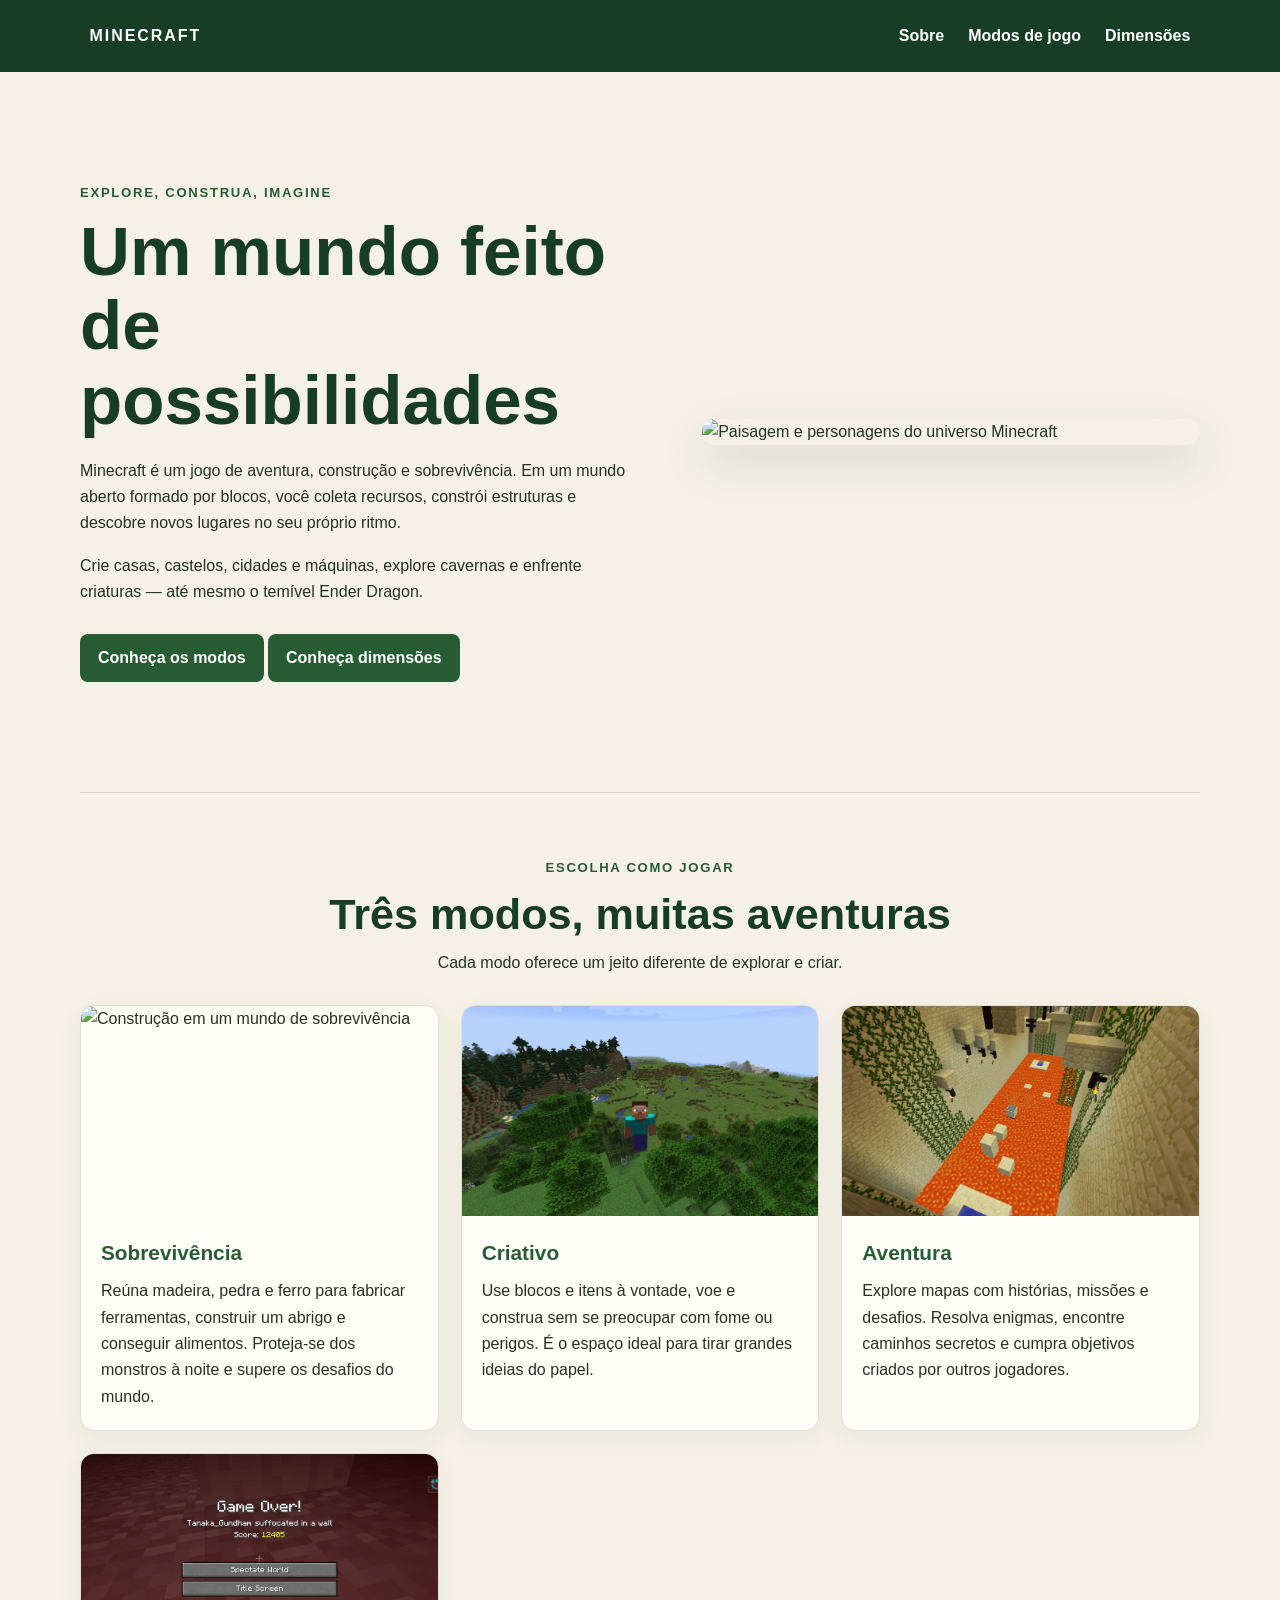
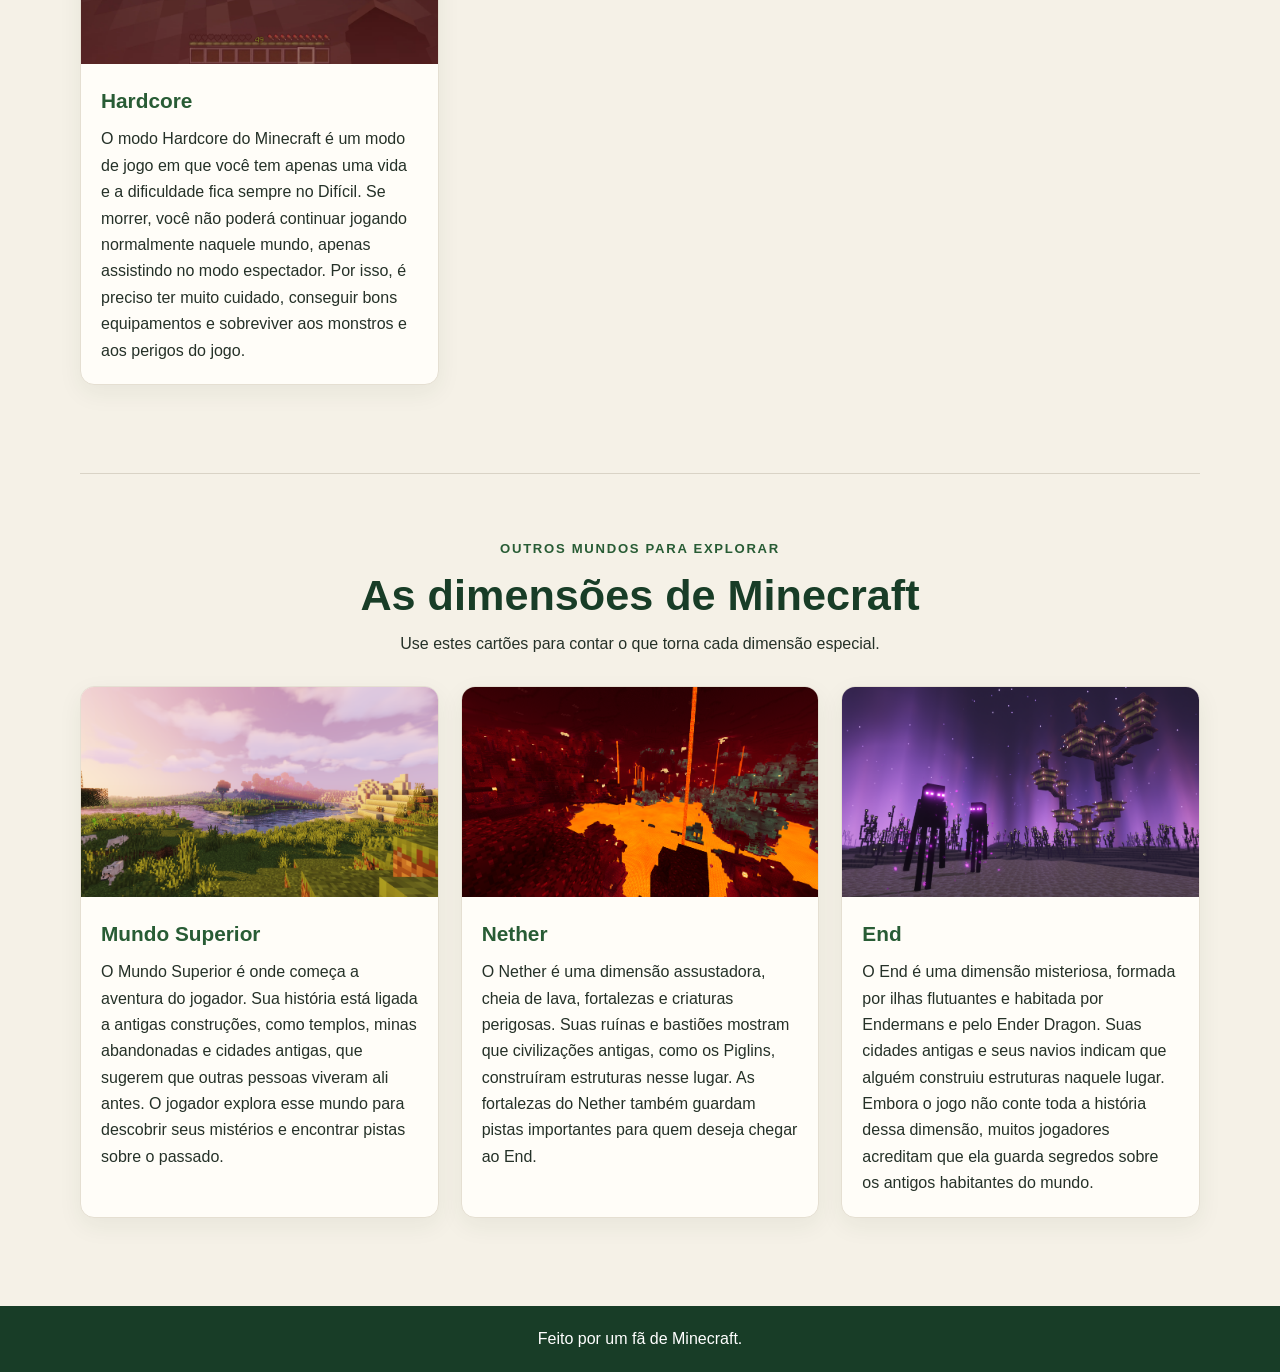
==== index.html @ f018ba86 "Add files via upload" ====
<!DOCTYPE html>
<html lang="pt-BR">
<head>
    <meta charset="UTF-8">
    <meta name="viewport" content="width=device-width, initial-scale=1.0">
    <meta name="description" content="Conheça Minecraft e seus modos de jogo: sobrevivência, criativo e aventura.">
    <title>Minecraft | Um mundo de possibilidades</title>
    <link rel="stylesheet" href="style.css">
</head>
<body>
    <header class="topo">
        <p class="marca">MINECRAFT</p>
        <nav aria-label="Navegação principal">
            <a href="#sobre">Sobre</a>
            <a href="#modos">Modos de jogo</a>
            <a href="#dimensoes">Dimensões</a>
        </nav>
    </header>

    <main>
        <section class="apresentacao" id="sobre">
            <div class="texto-apresentacao">
                <p class="sobretitulo">Explore, construa, imagine</p>
                <h1>Um mundo feito de possibilidades</h1>
                <p>Minecraft é um jogo de aventura, construção e sobrevivência. Em um mundo aberto formado por blocos, você coleta recursos, constrói estruturas e descobre novos lugares no seu próprio ritmo.</p>
                <p>Crie casas, castelos, cidades e máquinas, explore cavernas e enfrente criaturas — até mesmo o temível Ender Dragon.</p>
                <a class="botao" href="#modos">Conheça os modos</a>
                <a class="botao" href="#dimensoes">Conheça dimensões</a>
            </div>
            <img class="imagem-destaque" src="2013-08-08-minecraft-pc-10-curiosidades.jpg" alt="Paisagem e personagens do universo Minecraft">
        </section>

        <section class="modos" id="modos">
            <div class="cabecalho-secao">
                <p class="sobretitulo">Escolha como jogar</p>
                <h2>Três modos, muitas aventuras</h2>
                <p>Cada modo oferece um jeito diferente de explorar e criar.</p>
            </div>
            <div class="grade-modos">
                <article class="cartao">
                    <img src="my-survival-world-.webp" alt="Construção em um mundo de sobrevivência">
                    <div class="conteudo-cartao">
                        <h3>Sobrevivência</h3>
                        <p>Reúna madeira, pedra e ferro para fabricar ferramentas, construir um abrigo e conseguir alimentos. Proteja-se dos monstros à noite e supere os desafios do mundo.</p>
                    </div>
                </article>
                <article class="cartao">
                    <img src="Fly.webp" alt="Construção no modo criativo, com possibilidade de voar">
                    <div class="conteudo-cartao">
                        <h3>Criativo</h3>
                        <p>Use blocos e itens à vontade, voe e construa sem se preocupar com fome ou perigos. É o espaço ideal para tirar grandes ideias do papel.</p>
                    </div>
                </article>
                <article class="cartao">
                    <img src="parkour.webp" alt="Paisagem do mundo de Minecraft para explorar">
                    <div class="conteudo-cartao">
                        <h3>Aventura</h3>
                        <p>Explore mapas com histórias, missões e desafios. Resolva enigmas, encontre caminhos secretos e cumpra objetivos criados por outros jogadores.</p>
                    </div>
                </article>
                <article class="cartao">
                    <img src="image2.webp" alt="morte no modo hardcore">
                    <div class="conteudo-cartao">
                        <h3>Hardcore</h3>
                        <p>O modo Hardcore do Minecraft é um modo de jogo em que você tem apenas uma vida e a dificuldade fica sempre no Difícil. Se morrer, você não poderá continuar jogando normalmente naquele mundo, apenas assistindo no modo espectador. Por isso, é preciso ter muito cuidado, conseguir bons equipamentos e sobreviver aos monstros e aos perigos do jogo.</p>
                    </div>
                </article>
            </div>
        </section>

        <section class="dimensoes" id="dimensoes">
            <div class="cabecalho-secao">
                <p class="sobretitulo">Outros mundos para explorar</p>
                <h2>As dimensões de Minecraft</h2>
                <p>Use estes cartões para contar o que torna cada dimensão especial.</p>
            </div>
            <div class="grade-dimensoes">
                <article class="cartao cartao-dimensao">
                    <img src="overwold1.png" alt="">
                    <div class="conteudo-cartao">
                        <h3>Mundo Superior</h3>
                        <p>O Mundo Superior é onde começa a aventura do jogador. Sua história está ligada a antigas construções, como templos, minas abandonadas e cidades antigas, que sugerem que outras pessoas viveram ali antes. O jogador explora esse mundo para descobrir seus mistérios e encontrar pistas sobre o passado.</p>
                    </div>
                </article>
                <article class="cartao cartao-dimensao">
                    <img src="nether.png" alt="">
                    <div class="conteudo-cartao">
                        <h3>Nether</h3>
                        <p>O Nether é uma dimensão assustadora, cheia de lava, fortalezas e criaturas perigosas. Suas ruínas e bastiões mostram que civilizações antigas, como os Piglins, construíram estruturas nesse lugar. As fortalezas do Nether também guardam pistas importantes para quem deseja chegar ao End.</p>
                    </div>
                </article>
                <article class="cartao cartao-dimensao">
                    <img src="end.png" alt="">
                    <div class="conteudo-cartao">
                        <h3>End</h3>
                        <p>O End é uma dimensão misteriosa, formada por ilhas flutuantes e habitada por Endermans e pelo Ender Dragon. Suas cidades antigas e seus navios indicam que alguém construiu estruturas naquele lugar. Embora o jogo não conte toda a história dessa dimensão, muitos jogadores acreditam que ela guarda segredos sobre os antigos habitantes do mundo.</p>
                    </div>
                </article>
            </div>
        </section>
    </main>

    <footer><p>Feito por um fã de Minecraft.</p></footer>
</body>
</html>
---- style.css ----
﻿:root {
    color-scheme: light;
    --verde: #285c35;
    --verde-escuro: #183d27;
    --fundo: #f5f1e7;
    --texto: #253128;
    --superficie: #fffdf8;
}

* { box-sizing: border-box; }
html { scroll-behavior: smooth; }
body {
    margin: 0;
    background: var(--fundo);
    color: var(--texto);
    font-family: "Segoe UI", Arial, sans-serif;
    line-height: 1.65;
}
.topo {
    min-height: 72px;
    padding: 0 clamp(20px, 7vw, 96px);
    display: flex;
    align-items: center;
    justify-content: space-between;
    gap: 24px;
    background: var(--verde-escuro);
    color: white;
}
.marca { margin: 0; font-weight: 900; letter-spacing: .12em; }
nav { display: flex; gap: 24px; }
nav a { color: white; text-decoration: none; font-weight: 600; }
nav a:hover, nav a:focus-visible { text-decoration: underline; }
main { width: min(1120px, calc(100% - 40px)); margin: 0 auto; }
.apresentacao {
    display: grid;
    grid-template-columns: 1.05fr .95fr;
    align-items: center;
    gap: clamp(32px, 6vw, 72px);
    padding: clamp(48px, 9vw, 110px) 0;
}
.texto-apresentacao h1 { max-width: 620px; margin: 0 0 20px; color: var(--verde-escuro); font-size: clamp(2.4rem, 5.4vw, 4.4rem); line-height: 1.08; }
.texto-apresentacao > p:not(.sobretitulo) { max-width: 600px; }
.sobretitulo { margin: 0 0 10px; color: var(--verde); font-size: .82rem; font-weight: 800; letter-spacing: .13em; text-transform: uppercase; }
.imagem-destaque { display: block; width: 100%; max-height: 420px; object-fit: cover; border-radius: 18px; box-shadow: 0 18px 45px #183d2726; }
.botao { display: inline-block; margin-top: 12px; padding: 11px 18px; border-radius: 8px; background: var(--verde); color: white; font-weight: 700; text-decoration: none; }
.botao:hover, .botao:focus-visible { background: var(--verde-escuro); }
.modos { padding: 64px 0 88px; border-top: 1px solid #d9d3c6; }
.cabecalho-secao { margin-bottom: 28px; text-align: center; }
.cabecalho-secao h2 { margin: 0; color: var(--verde-escuro); font-size: clamp(1.8rem, 4vw, 2.7rem); line-height: 1.2; }
.cabecalho-secao > p:last-child { margin: 10px 0 0; }
.grade-modos, .grade-dimensoes { display: grid; grid-template-columns: repeat(3, minmax(0, 1fr)); gap: 22px; }
.dimensoes { padding: 64px 0 88px; border-top: 1px solid #d9d3c6; }
.cartao-dimensao { min-height: 190px; border-top: 5px solid var(--verde); }
.cartao { overflow: hidden; border: 1px solid #e5dfd2; border-radius: 14px; background: var(--superficie); box-shadow: 0 8px 24px #183d2710; }
.cartao img { display: block; width: 100%; height: 210px; object-fit: cover; }
.conteudo-cartao { padding: 20px; }
.conteudo-cartao h3 { margin: 0 0 8px; color: var(--verde); font-size: 1.3rem; }
.conteudo-cartao p { margin: 0; }
footer { padding: 20px; background: var(--verde-escuro); color: white; text-align: center; }
footer p { margin: 0; }
@media (max-width: 760px) {
    .apresentacao { grid-template-columns: 1fr; }
    .imagem-destaque { max-height: 340px; }
    .grade-modos, .grade-dimensoes { grid-template-columns: 1fr; }
    .cartao img { height: 240px; }
}
@media (max-width: 440px) {
    .topo { align-items: flex-start; flex-direction: column; justify-content: center; padding-top: 14px; padding-bottom: 14px; }
    nav { gap: 18px; }
}
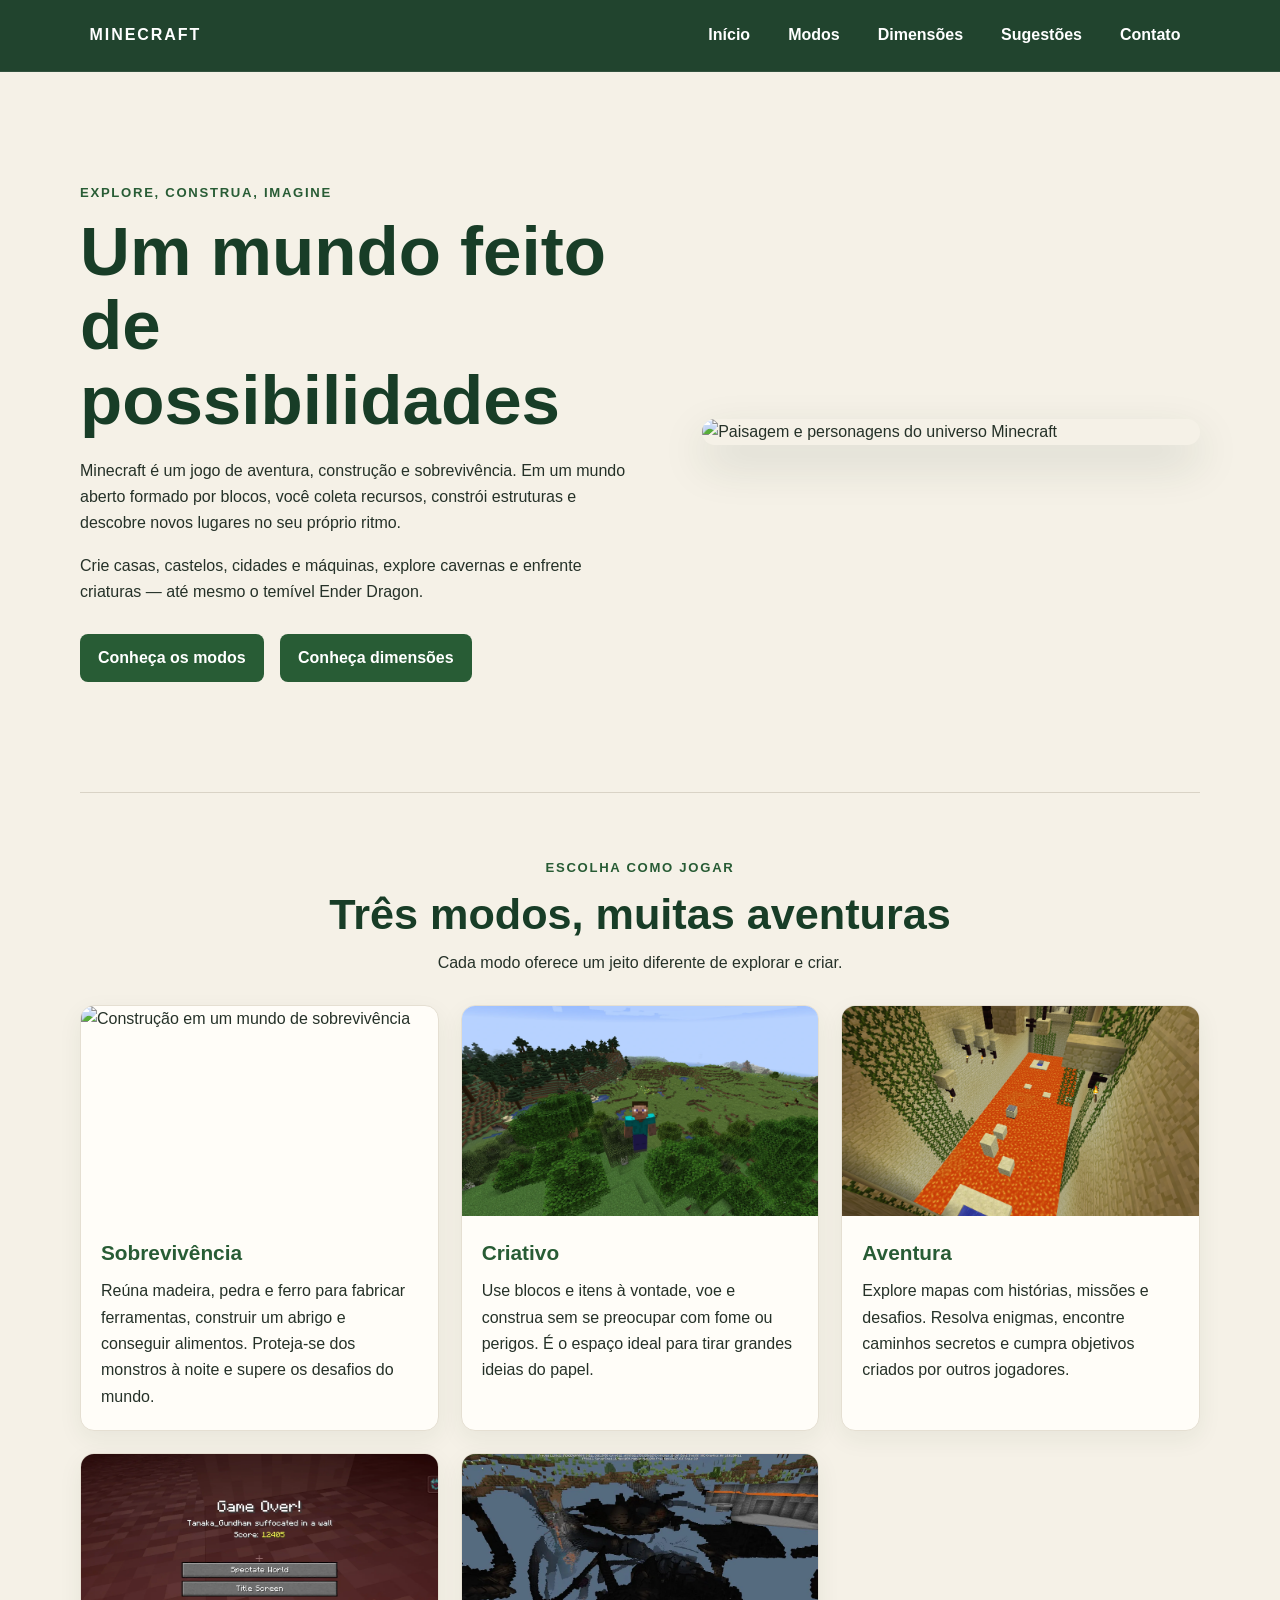
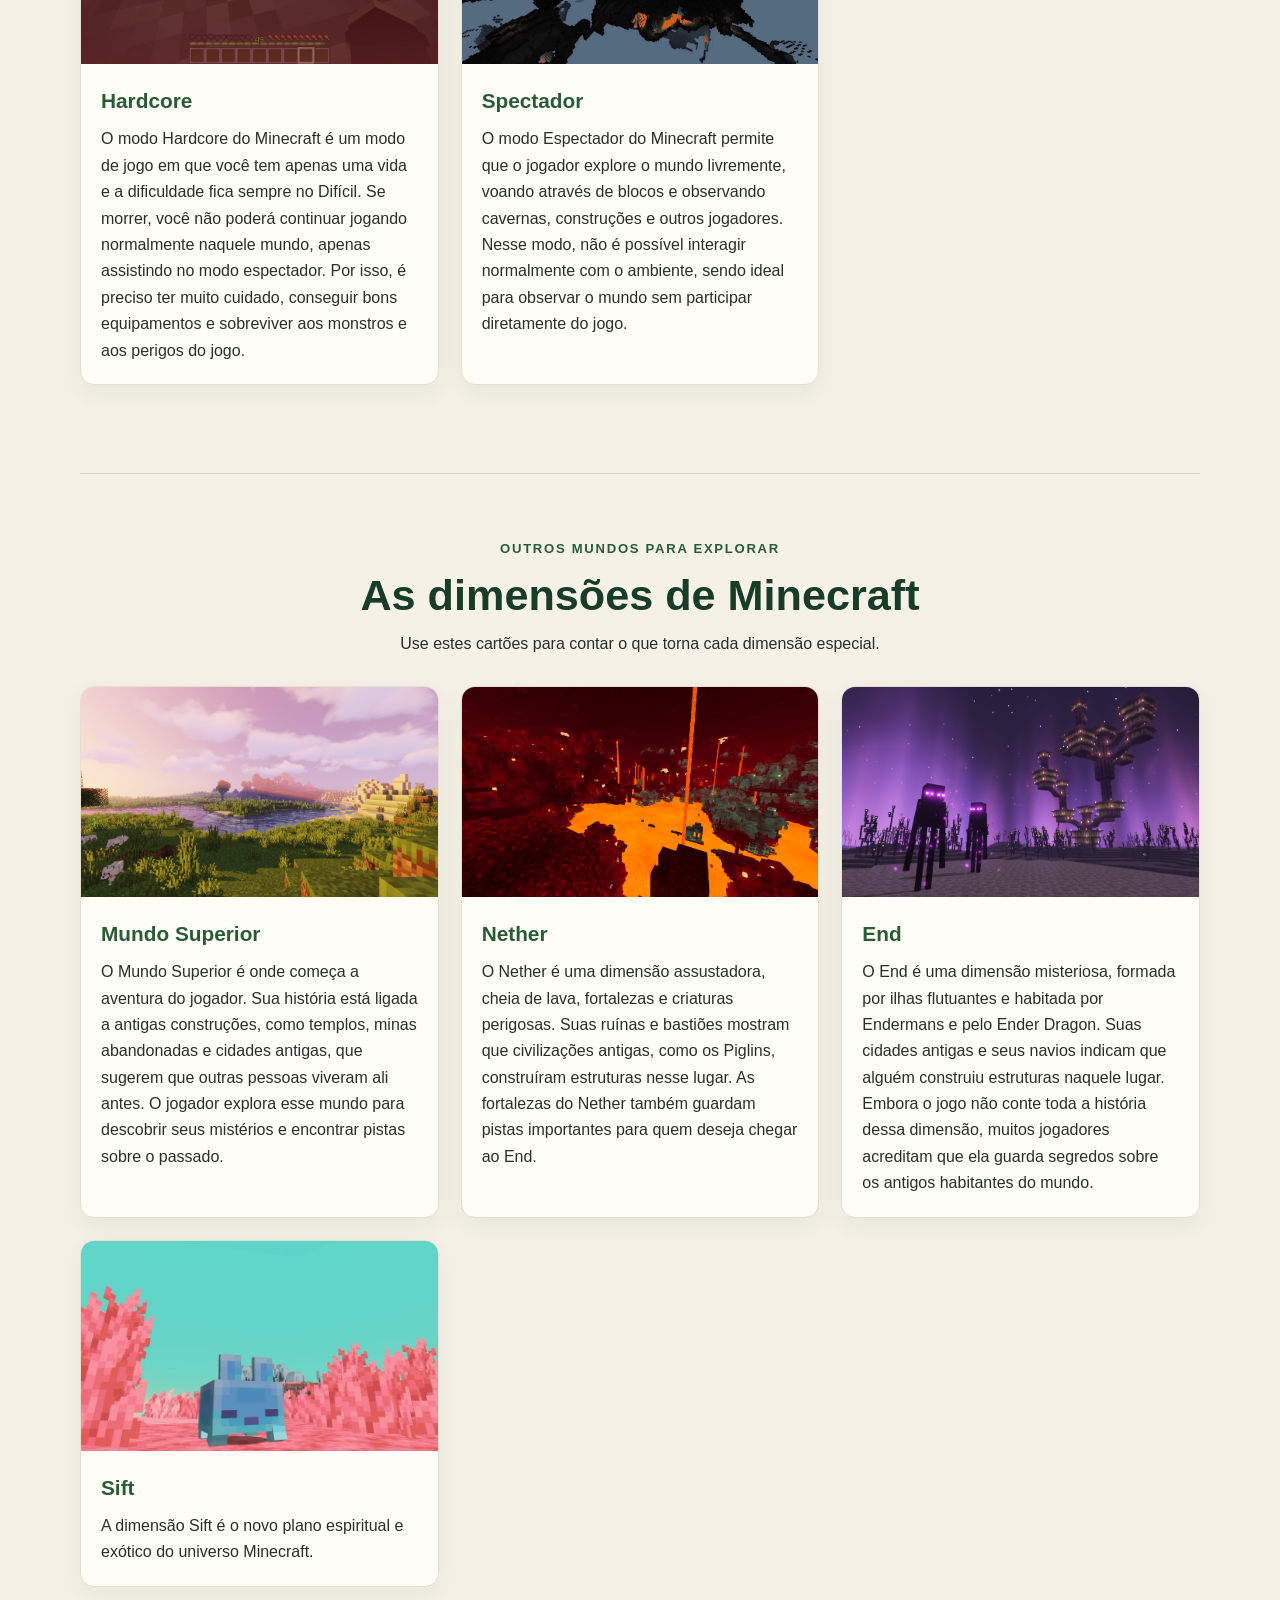
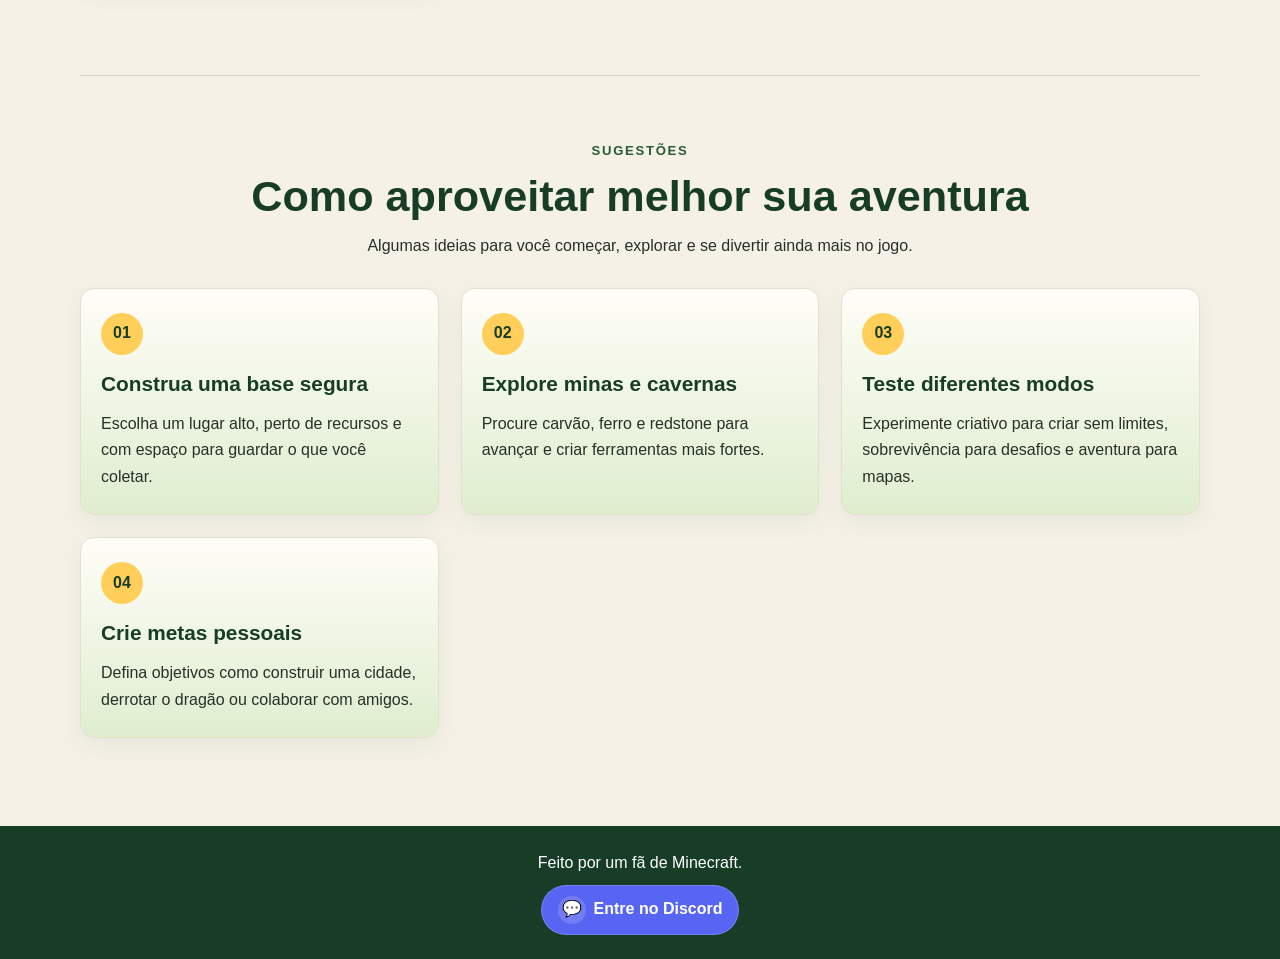
==== commit 50e5543b: "Add files via upload" ====
--- a/index.html
+++ b/index.html
@@ -1,4 +1,4 @@
-<!DOCTYPE html>
+﻿<!DOCTYPE html>
 <html lang="pt-BR">
 <head>
     <meta charset="UTF-8">
@@ -10,10 +10,12 @@
 <body>
     <header class="topo">
         <p class="marca">MINECRAFT</p>
-        <nav aria-label="Navegação principal">
-            <a href="#sobre">Sobre</a>
-            <a href="#modos">Modos de jogo</a>
+        <nav class="menu" aria-label="Navegação principal">
+            <a href="#sobre">Início</a>
+            <a href="#modos">Modos</a>
             <a href="#dimensoes">Dimensões</a>
+            <a href="#sugestoes">Sugestões</a>
+            <a href="#contato">Contato</a>
         </nav>
     </header>
 
@@ -24,7 +26,7 @@
                 <h1>Um mundo feito de possibilidades</h1>
                 <p>Minecraft é um jogo de aventura, construção e sobrevivência. Em um mundo aberto formado por blocos, você coleta recursos, constrói estruturas e descobre novos lugares no seu próprio ritmo.</p>
                 <p>Crie casas, castelos, cidades e máquinas, explore cavernas e enfrente criaturas — até mesmo o temível Ender Dragon.</p>
-                <a class="botao" href="#modos">Conheça os modos</a>
+                <a class="botao" href="#modos">Conheça os modos</a>
                 <a class="botao" href="#dimensoes">Conheça dimensões</a>
             </div>
             <img class="imagem-destaque" src="2013-08-08-minecraft-pc-10-curiosidades.jpg" alt="Paisagem e personagens do universo Minecraft">
@@ -65,6 +67,13 @@
                         <p>O modo Hardcore do Minecraft é um modo de jogo em que você tem apenas uma vida e a dificuldade fica sempre no Difícil. Se morrer, você não poderá continuar jogando normalmente naquele mundo, apenas assistindo no modo espectador. Por isso, é preciso ter muito cuidado, conseguir bons equipamentos e sobreviver aos monstros e aos perigos do jogo.</p>
                     </div>
                 </article>
+                <article class="cartao"> 
+                    <img src="spec.webp" alt="">
+                    <div class="conteudo-cartao">
+                        <h3>Spectador</h3>
+                        <p>O modo Espectador do Minecraft permite que o jogador explore o mundo livremente, voando através de blocos e observando cavernas, construções e outros jogadores. Nesse modo, não é possível interagir normalmente com o ambiente, sendo ideal para observar o mundo sem participar diretamente do jogo.</p>
+                    </div>
+                </article>
             </div>
         </section>
 
@@ -96,11 +105,56 @@
                         <p>O End é uma dimensão misteriosa, formada por ilhas flutuantes e habitada por Endermans e pelo Ender Dragon. Suas cidades antigas e seus navios indicam que alguém construiu estruturas naquele lugar. Embora o jogo não conte toda a história dessa dimensão, muitos jogadores acreditam que ela guarda segredos sobre os antigos habitantes do mundo.</p>
                     </div>
                 </article>
+                <article class="cartao cartao-dimensao">
+                    <img src="sift.webp" alt="">
+                    <div class="conteudo-cartao">
+                        <h3>Sift</h3>
+                        <p>A dimensão Sift é o novo plano espiritual e exótico do universo Minecraft.</p>
+                    </div>
+                </article>
+            </div>
+        </section>
+
+        <section class="sugestoes" id="sugestoes">
+            <div class="cabecalho-secao">
+                <p class="sobretitulo">Sugestões</p>
+                <h2>Como aproveitar melhor sua aventura</h2>
+                <p>Algumas ideias para você começar, explorar e se divertir ainda mais no jogo.</p>
+            </div>
+
+            <div class="grade-sugestoes">
+                <article class="cartao sugestao">
+                    <span class="numero">01</span>
+                    <h3>Construa uma base segura</h3>
+                    <p>Escolha um lugar alto, perto de recursos e com espaço para guardar o que você coletar.</p>
+                </article>
+                <article class="cartao sugestao">
+                    <span class="numero">02</span>
+                    <h3>Explore minas e cavernas</h3>
+                    <p>Procure carvão, ferro e redstone para avançar e criar ferramentas mais fortes.</p>
+                </article>
+                <article class="cartao sugestao">
+                    <span class="numero">03</span>
+                    <h3>Teste diferentes modos</h3>
+                    <p>Experimente criativo para criar sem limites, sobrevivência para desafios e aventura para mapas.</p>
+                </article>
+                <article class="cartao sugestao">
+                    <span class="numero">04</span>
+                    <h3>Crie metas pessoais</h3>
+                    <p>Defina objetivos como construir uma cidade, derrotar o dragão ou colaborar com amigos.</p>
+                </article>
             </div>
         </section>
     </main>
 
-    <footer><p>Feito por um fã de Minecraft.</p></footer>
+    <footer id="contato">
+        <div class="contato-footer">
+            <p>Feito por um fã de Minecraft.</p>
+            <a class="discord-botao" href="https://discord.com/users/926858681625231401" target="_blank" rel="noopener noreferrer">
+                <span class="discord-icone" aria-hidden="true">💬</span>
+                Entre no Discord
+            </a>
+        </div>
+    </footer>
 </body>
 </html>
-
--- a/style.css
+++ b/style.css
@@ -2,9 +2,11 @@
     color-scheme: light;
     --verde: #285c35;
     --verde-escuro: #183d27;
+    --verde-claro: #dfeecf;
     --fundo: #f5f1e7;
     --texto: #253128;
     --superficie: #fffdf8;
+    --destaque: #ffcf5a;
 }
 
 * { box-sizing: border-box; }
@@ -17,19 +19,40 @@
     line-height: 1.65;
 }
 .topo {
+    position: sticky;
+    top: 0;
+    z-index: 10;
     min-height: 72px;
     padding: 0 clamp(20px, 7vw, 96px);
     display: flex;
     align-items: center;
     justify-content: space-between;
     gap: 24px;
-    background: var(--verde-escuro);
+    background: rgba(24, 61, 39, 0.96);
+    backdrop-filter: blur(8px);
     color: white;
+    border-bottom: 1px solid rgba(255, 255, 255, 0.08);
 }
 .marca { margin: 0; font-weight: 900; letter-spacing: .12em; }
-nav { display: flex; gap: 24px; }
-nav a { color: white; text-decoration: none; font-weight: 600; }
-nav a:hover, nav a:focus-visible { text-decoration: underline; }
+.menu {
+    display: flex;
+    align-items: center;
+    justify-content: flex-end;
+    flex-wrap: wrap;
+    gap: 18px;
+}
+.menu a {
+    color: white;
+    text-decoration: none;
+    font-weight: 700;
+    padding: 8px 10px;
+    border-radius: 999px;
+    transition: background .2s ease, transform .2s ease;
+}
+.menu a:hover, .menu a:focus-visible {
+    background: rgba(255, 255, 255, 0.08);
+    transform: translateY(-1px);
+}
 main { width: min(1120px, calc(100% - 40px)); margin: 0 auto; }
 .apresentacao {
     display: grid;
@@ -42,30 +65,97 @@
 .texto-apresentacao > p:not(.sobretitulo) { max-width: 600px; }
 .sobretitulo { margin: 0 0 10px; color: var(--verde); font-size: .82rem; font-weight: 800; letter-spacing: .13em; text-transform: uppercase; }
 .imagem-destaque { display: block; width: 100%; max-height: 420px; object-fit: cover; border-radius: 18px; box-shadow: 0 18px 45px #183d2726; }
-.botao { display: inline-block; margin-top: 12px; padding: 11px 18px; border-radius: 8px; background: var(--verde); color: white; font-weight: 700; text-decoration: none; }
+.botao { display: inline-block; margin-top: 12px; margin-right: 12px; padding: 11px 18px; border-radius: 8px; background: var(--verde); color: white; font-weight: 700; text-decoration: none; }
 .botao:hover, .botao:focus-visible { background: var(--verde-escuro); }
-.modos { padding: 64px 0 88px; border-top: 1px solid #d9d3c6; }
+.modos, .dimensoes, .sugestoes { padding: 64px 0 88px; border-top: 1px solid #d9d3c6; }
 .cabecalho-secao { margin-bottom: 28px; text-align: center; }
 .cabecalho-secao h2 { margin: 0; color: var(--verde-escuro); font-size: clamp(1.8rem, 4vw, 2.7rem); line-height: 1.2; }
 .cabecalho-secao > p:last-child { margin: 10px 0 0; }
-.grade-modos, .grade-dimensoes { display: grid; grid-template-columns: repeat(3, minmax(0, 1fr)); gap: 22px; }
-.dimensoes { padding: 64px 0 88px; border-top: 1px solid #d9d3c6; }
+.grade-modos, .grade-dimensoes, .grade-sugestoes { display: grid; grid-template-columns: repeat(3, minmax(0, 1fr)); gap: 22px; }
 .cartao-dimensao { min-height: 190px; border-top: 5px solid var(--verde); }
 .cartao { overflow: hidden; border: 1px solid #e5dfd2; border-radius: 14px; background: var(--superficie); box-shadow: 0 8px 24px #183d2710; }
 .cartao img { display: block; width: 100%; height: 210px; object-fit: cover; }
 .conteudo-cartao { padding: 20px; }
 .conteudo-cartao h3 { margin: 0 0 8px; color: var(--verde); font-size: 1.3rem; }
 .conteudo-cartao p { margin: 0; }
-footer { padding: 20px; background: var(--verde-escuro); color: white; text-align: center; }
+.sugestao {
+    padding: 24px 20px;
+    background: linear-gradient(180deg, var(--superficie) 0%, var(--verde-claro) 100%);
+}
+.numero {
+    display: inline-flex;
+    align-items: center;
+    justify-content: center;
+    width: 42px;
+    height: 42px;
+    border-radius: 50%;
+    background: var(--destaque);
+    color: var(--verde-escuro);
+    font-weight: 900;
+    margin-bottom: 12px;
+}
+.sugestao h3 {
+    margin: 0 0 10px;
+    color: var(--verde-escuro);
+    font-size: 1.3rem;
+}
+.sugestao p {
+    margin: 0;
+}
+footer {
+    padding: 24px 20px;
+    background: var(--verde-escuro);
+    color: white;
+    text-align: center;
+}
+.contato-footer {
+    display: flex;
+    flex-direction: column;
+    align-items: center;
+    gap: 8px;
+}
 footer p { margin: 0; }
+.discord-botao {
+    display: inline-flex;
+    align-items: center;
+    justify-content: center;
+    gap: 8px;
+    padding: 10px 16px;
+    border: 1px solid rgba(255, 255, 255, 0.18);
+    border-radius: 999px;
+    background: #5865f2;
+    color: #ffffff;
+    font-weight: 700;
+    text-decoration: none;
+    transition: background 0.2s ease, transform 0.2s ease;
+}
+.discord-botao:hover {
+    background: #4752c4;
+    transform: translateY(-2px);
+}
+.discord-botao:focus-visible {
+    outline: 3px solid #ffffff;
+    outline-offset: 3px;
+}
+.discord-icone {
+    display: inline-flex;
+    align-items: center;
+    justify-content: center;
+    width: 28px;
+    height: 28px;
+    border-radius: 50%;
+    background: rgba(255, 255, 255, 0.16);
+    font-size: 1rem;
+}
 @media (max-width: 760px) {
     .apresentacao { grid-template-columns: 1fr; }
     .imagem-destaque { max-height: 340px; }
-    .grade-modos, .grade-dimensoes { grid-template-columns: 1fr; }
+    .grade-modos, .grade-dimensoes, .grade-sugestoes { grid-template-columns: 1fr; }
     .cartao img { height: 240px; }
+    .menu { justify-content: center; }
 }
 @media (max-width: 440px) {
     .topo { align-items: flex-start; flex-direction: column; justify-content: center; padding-top: 14px; padding-bottom: 14px; }
-    nav { gap: 18px; }
-}
-
+    .menu { gap: 10px 16px; }
+    .menu a { padding-inline: 8px; }
+}
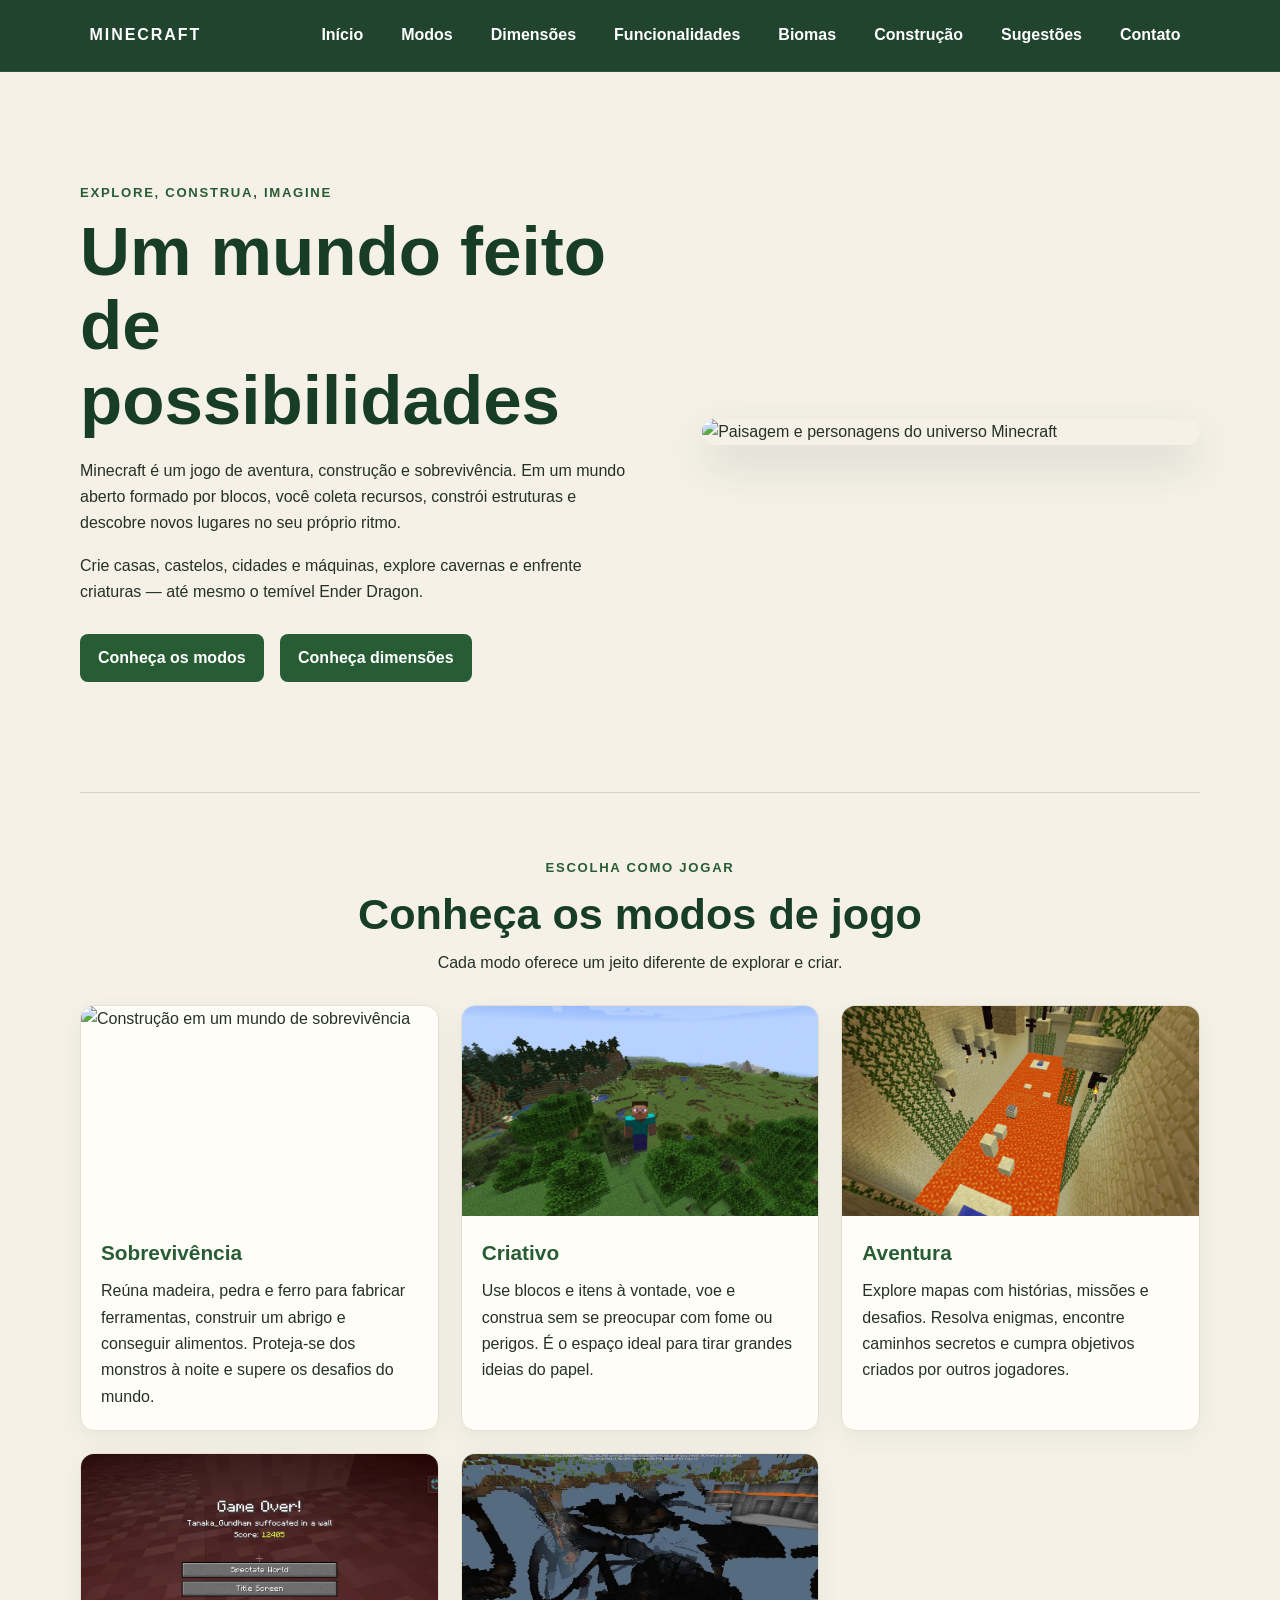
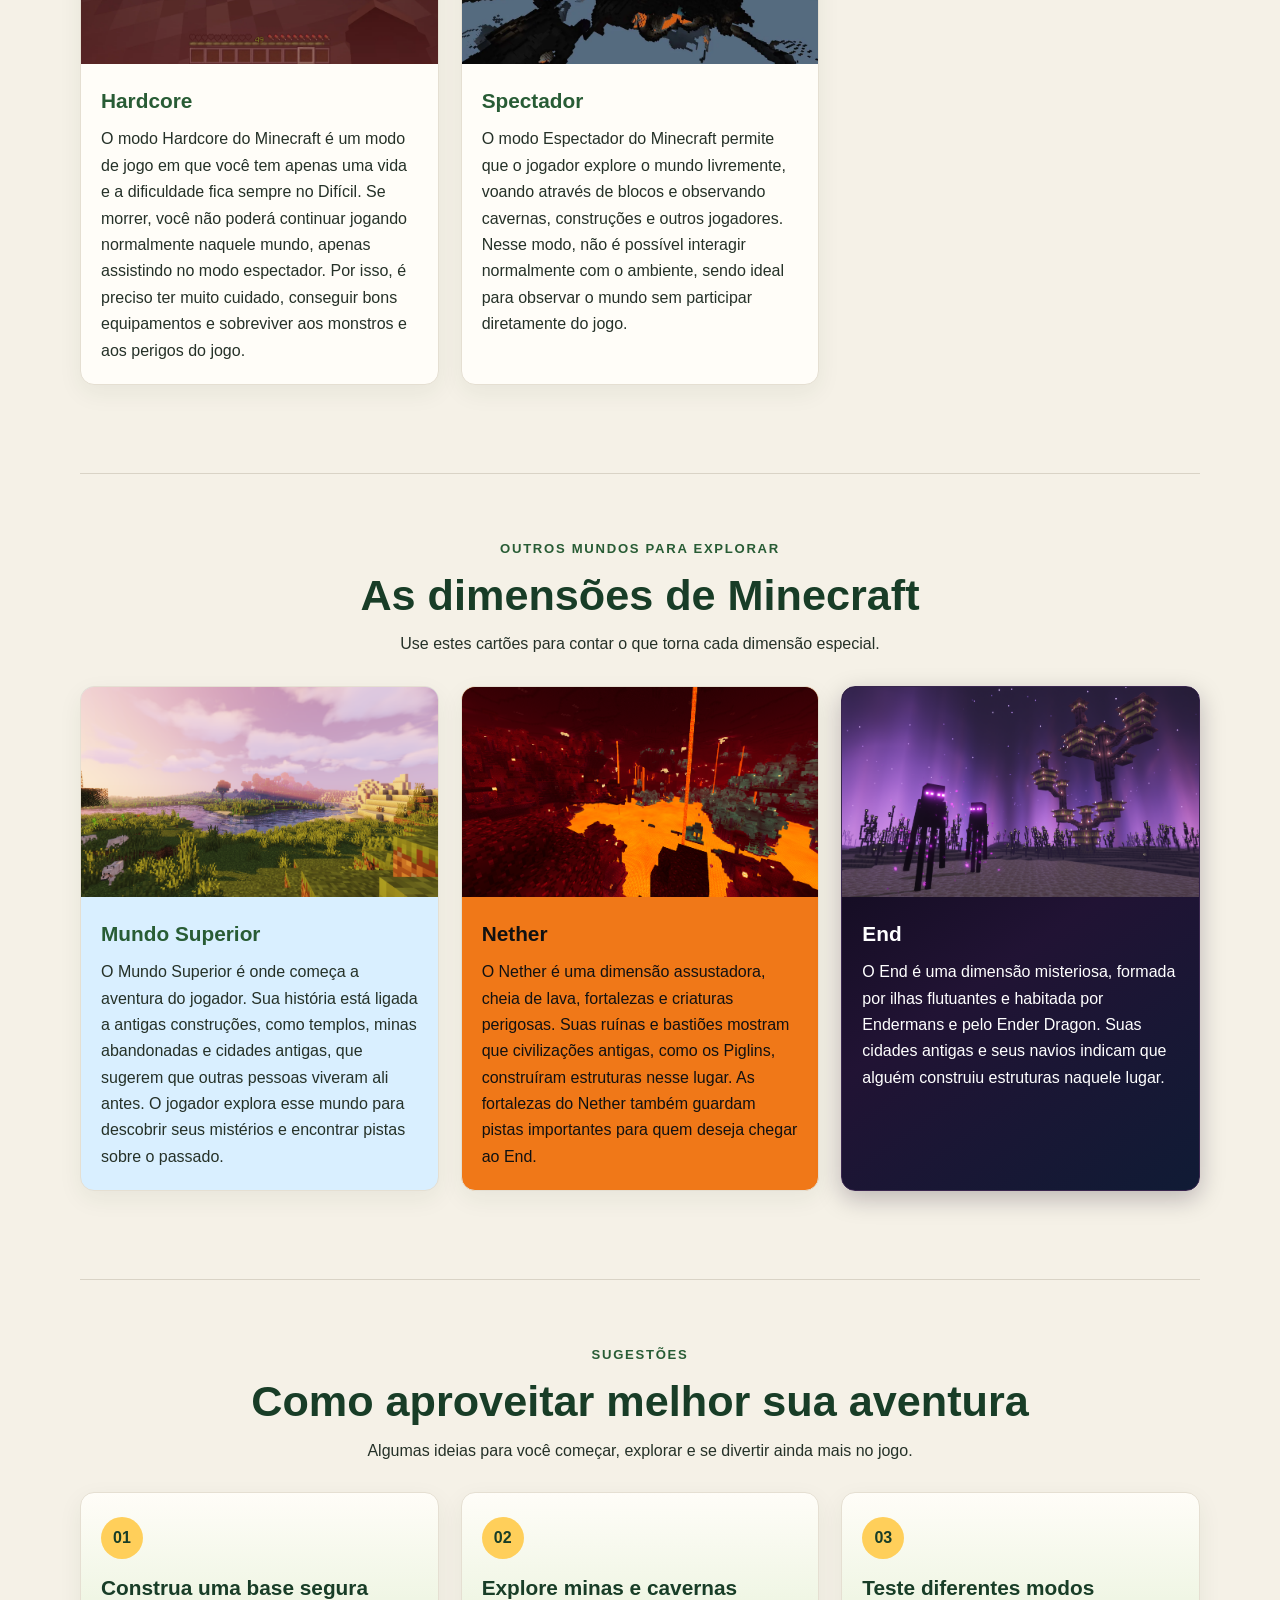
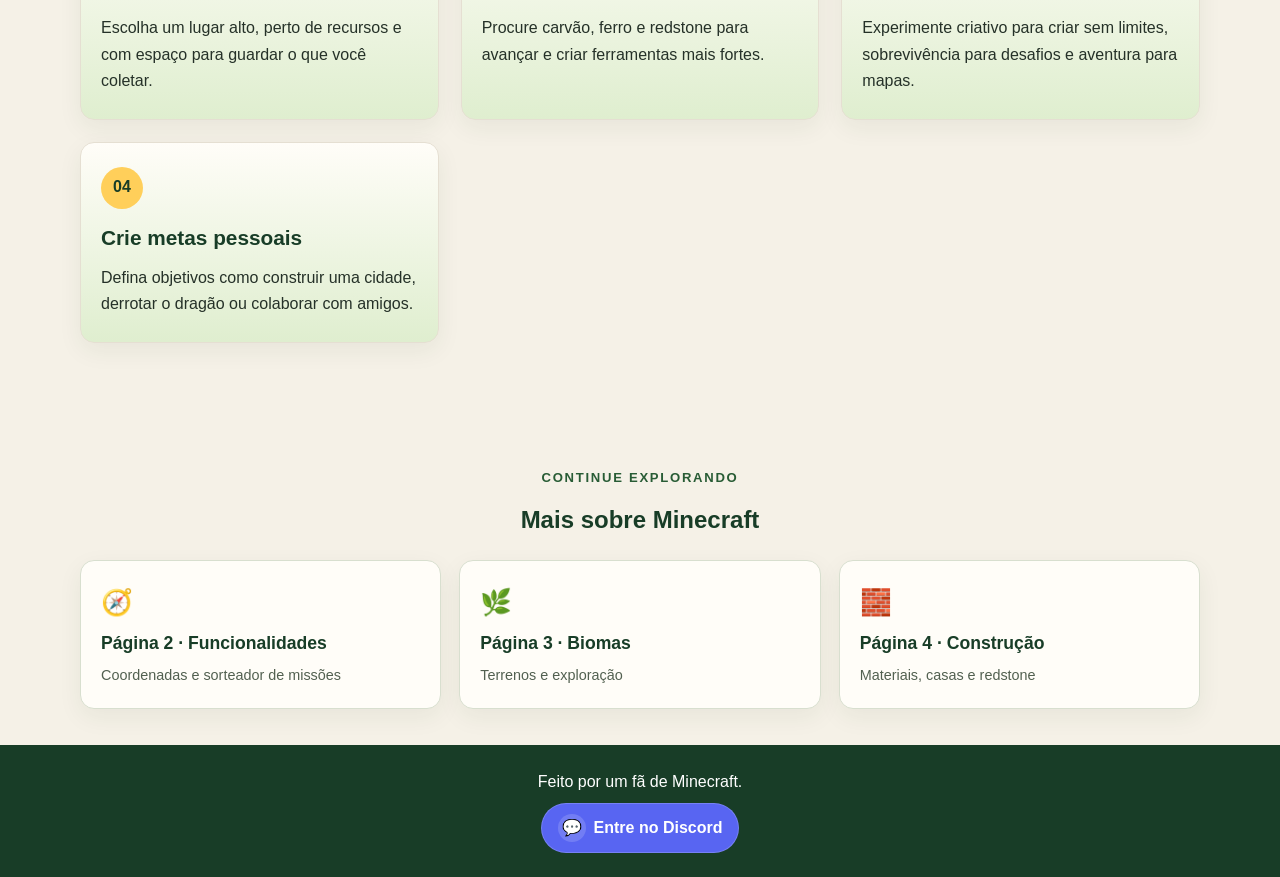
==== commit 3024eac4: "Add files via upload" ====
--- a/index.html
+++ b/index.html
@@ -1,4 +1,4 @@
-﻿<!DOCTYPE html>
+<!DOCTYPE html>
 <html lang="pt-BR">
 <head>
     <meta charset="UTF-8">
@@ -14,6 +14,9 @@
             <a href="#sobre">Início</a>
             <a href="#modos">Modos</a>
             <a href="#dimensoes">Dimensões</a>
+            <a href="pag2.html">Funcionalidades</a>
+            <a href="pag3.html">Biomas</a>
+            <a href="pag4.html">Construção</a>
             <a href="#sugestoes">Sugestões</a>
             <a href="#contato">Contato</a>
         </nav>
@@ -35,7 +38,7 @@
         <section class="modos" id="modos">
             <div class="cabecalho-secao">
                 <p class="sobretitulo">Escolha como jogar</p>
-                <h2>Três modos, muitas aventuras</h2>
+                <h2>Conheça os modos de jogo</h2>
                 <p>Cada modo oferece um jeito diferente de explorar e criar.</p>
             </div>
             <div class="grade-modos">
@@ -91,27 +94,21 @@
                         <p>O Mundo Superior é onde começa a aventura do jogador. Sua história está ligada a antigas construções, como templos, minas abandonadas e cidades antigas, que sugerem que outras pessoas viveram ali antes. O jogador explora esse mundo para descobrir seus mistérios e encontrar pistas sobre o passado.</p>
                     </div>
                 </article>
-                <article class="cartao cartao-dimensao">
+                <article class="cartao cartao-dimensao cartao-nether">
                     <img src="nether.png" alt="">
                     <div class="conteudo-cartao">
                         <h3>Nether</h3>
                         <p>O Nether é uma dimensão assustadora, cheia de lava, fortalezas e criaturas perigosas. Suas ruínas e bastiões mostram que civilizações antigas, como os Piglins, construíram estruturas nesse lugar. As fortalezas do Nether também guardam pistas importantes para quem deseja chegar ao End.</p>
                     </div>
                 </article>
-                <article class="cartao cartao-dimensao">
+                <article class="cartao cartao-dimensao cartao-end">
                     <img src="end.png" alt="">
                     <div class="conteudo-cartao">
                         <h3>End</h3>
-                        <p>O End é uma dimensão misteriosa, formada por ilhas flutuantes e habitada por Endermans e pelo Ender Dragon. Suas cidades antigas e seus navios indicam que alguém construiu estruturas naquele lugar. Embora o jogo não conte toda a história dessa dimensão, muitos jogadores acreditam que ela guarda segredos sobre os antigos habitantes do mundo.</p>
+                        <p>O End é uma dimensão misteriosa, formada por ilhas flutuantes e habitada por Endermans e pelo Ender Dragon. Suas cidades antigas e seus navios indicam que alguém construiu estruturas naquele lugar.</p>
                     </div>
                 </article>
-                <article class="cartao cartao-dimensao">
-                    <img src="sift.webp" alt="">
-                    <div class="conteudo-cartao">
-                        <h3>Sift</h3>
-                        <p>A dimensão Sift é o novo plano espiritual e exótico do universo Minecraft.</p>
-                    </div>
-                </article>
+            
             </div>
         </section>
 
@@ -145,6 +142,16 @@
                 </article>
             </div>
         </section>
+
+        <nav class="navegacao-paginas" aria-label="Mais páginas do site">
+            <p class="sobretitulo">Continue explorando</p>
+            <h2>Mais sobre Minecraft</h2>
+            <div class="links-paginas">
+                <a class="cartao-link-pagina" href="pag2.html"><span>🧭</span><strong>Página 2 · Funcionalidades</strong><small>Coordenadas e sorteador de missões</small></a>
+                <a class="cartao-link-pagina" href="pag3.html"><span>🌿</span><strong>Página 3 · Biomas</strong><small>Terrenos e exploração</small></a>
+                <a class="cartao-link-pagina" href="pag4.html"><span>🧱</span><strong>Página 4 · Construção</strong><small>Materiais, casas e redstone</small></a>
+            </div>
+        </nav>
     </main>
 
     <footer id="contato">
@@ -155,6 +162,6 @@
                 Entre no Discord
             </a>
         </div>
-    </footer>
+    </footer>
 </body>
 </html>
--- a/style.css
+++ b/style.css
@@ -67,7 +67,7 @@
 .imagem-destaque { display: block; width: 100%; max-height: 420px; object-fit: cover; border-radius: 18px; box-shadow: 0 18px 45px #183d2726; }
 .botao { display: inline-block; margin-top: 12px; margin-right: 12px; padding: 11px 18px; border-radius: 8px; background: var(--verde); color: white; font-weight: 700; text-decoration: none; }
 .botao:hover, .botao:focus-visible { background: var(--verde-escuro); }
-.modos, .dimensoes, .sugestoes { padding: 64px 0 88px; border-top: 1px solid #d9d3c6; }
+.modos, .dimensoes, .funcionalidades, .sugestoes { padding: 64px 0 88px; border-top: 1px solid #d9d3c6; }
 .cabecalho-secao { margin-bottom: 28px; text-align: center; }
 .cabecalho-secao h2 { margin: 0; color: var(--verde-escuro); font-size: clamp(1.8rem, 4vw, 2.7rem); line-height: 1.2; }
 .cabecalho-secao > p:last-child { margin: 10px 0 0; }
@@ -78,6 +78,69 @@
 .conteudo-cartao { padding: 20px; }
 .conteudo-cartao h3 { margin: 0 0 8px; color: var(--verde); font-size: 1.3rem; }
 .conteudo-cartao p { margin: 0; }
+.calculadoras-coordenadas {
+    display: grid;
+    grid-template-columns: repeat(2, minmax(0, 1fr));
+    gap: 22px;
+}
+.calculadora-coordenadas {
+    display: flex;
+    flex-direction: column;
+    gap: 10px;
+    padding: 24px;
+    border: 1px solid #e5dfd2;
+    border-radius: 14px;
+    background: var(--superficie);
+    box-shadow: 0 8px 24px #183d2710;
+}
+.calculadora-coordenadas h3 { margin: 0 0 6px; color: var(--verde-escuro); }
+.calculadora-coordenadas label { font-weight: 700; }
+.calculadora-coordenadas input {
+    width: 100%;
+    min-height: 44px;
+    padding: 10px 12px;
+    border: 1px solid #b9c2b8;
+    border-radius: 8px;
+    font: inherit;
+}
+.calculadora-coordenadas input:focus-visible,
+.botao-calcular:focus-visible { outline: 3px solid #78a9e8; outline-offset: 2px; }
+.botao-calcular {
+    min-height: 44px;
+    margin-top: 8px;
+    padding: 10px 16px;
+    border: 0;
+    border-radius: 8px;
+    background: var(--verde);
+    color: #fff;
+    font: inherit;
+    font-weight: 700;
+    cursor: pointer;
+}
+.botao-calcular:hover { background: var(--verde-escuro); }
+.resultado-coordenadas {
+    min-height: 1.65em;
+    margin: 4px 0 0;
+    color: var(--verde-escuro);
+    font-weight: 700;
+}
+.sorteador-desafio {
+    display: grid;
+    grid-template-columns: minmax(0, 1fr) auto;
+    align-items: center;
+    gap: 24px;
+    margin-top: 22px;
+    padding: 26px;
+    border: 1px solid #d6c5eb;
+    border-radius: 14px;
+    background: linear-gradient(135deg, #fffdf8, #eee5fb);
+    box-shadow: 0 8px 24px #183d2710;
+}
+.sorteador-desafio .sobretitulo { margin-bottom: 6px; }
+.sorteador-desafio h3 { margin: 0 0 8px; color: var(--verde-escuro); font-size: 1.4rem; }
+.missao-desafio { margin: 0; font-size: 1.05rem; }
+.dificuldade-desafio { margin: 10px 0 0; color: #56336f; font-weight: 800; }
+.sorteador-desafio .botao-calcular { margin: 0; }
 .sugestao {
     padding: 24px 20px;
     background: linear-gradient(180deg, var(--superficie) 0%, var(--verde-claro) 100%);
@@ -150,12 +213,168 @@
 @media (max-width: 760px) {
     .apresentacao { grid-template-columns: 1fr; }
     .imagem-destaque { max-height: 340px; }
-    .grade-modos, .grade-dimensoes, .grade-sugestoes { grid-template-columns: 1fr; }
+    .grade-modos, .grade-dimensoes, .grade-sugestoes, .calculadoras-coordenadas { grid-template-columns: 1fr; }
     .cartao img { height: 240px; }
     .menu { justify-content: center; }
+    .sorteador-desafio { grid-template-columns: 1fr; }
 }
 @media (max-width: 440px) {
     .topo { align-items: flex-start; flex-direction: column; justify-content: center; padding-top: 14px; padding-bottom: 14px; }
     .menu { gap: 10px 16px; }
     .menu a { padding-inline: 8px; }
 }
+
+.cartao-dimensao:first-child {
+    background: #d9efff;
+}
+
+.cartao-nether {
+    background: #f07818;
+    color: #111;
+}
+
+.cartao-nether h3 {
+    color: #111;
+}
+
+.cartao-end h3 {
+    color: #fff;
+}
+
+.cartao-end {
+    background: linear-gradient(145deg, #090712 0%, #211334 52%, #101b35 100%);
+    color: #fff;
+    border-color: #39264f;
+    box-shadow: 0 8px 24px #12091f40;
+}
+
+.marca-link { color: #fff; text-decoration: none; }
+.pagina-wiki { padding-bottom: 72px; }
+.wiki-apresentacao {
+    display: flex;
+    align-items: center;
+    justify-content: space-between;
+    gap: 32px;
+    margin: 48px 0 28px;
+    padding: clamp(28px, 6vw, 64px);
+    overflow: hidden;
+    border: 1px solid #cddbbd;
+    border-radius: 18px;
+    background: linear-gradient(125deg, #e4f0d5, #f9f4e9 68%, #d8e9c5);
+}
+.wiki-apresentacao h1 { margin: 0 0 12px; color: var(--verde-escuro); font-size: clamp(2.2rem, 6vw, 4rem); line-height: 1.08; }
+.wiki-apresentacao p:last-child { max-width: 620px; margin: 0; font-size: 1.1rem; }
+.wiki-pixel {
+    display: grid;
+    flex: 0 0 130px;
+    width: 130px;
+    height: 130px;
+    place-items: center;
+    border: 8px solid #285c35;
+    border-radius: 18px;
+    background: #a8d17b;
+    box-shadow: inset -12px -12px 0 #75a94f, 0 14px 30px #183d2726;
+    font-size: 4rem;
+    transform: rotate(5deg);
+}
+.wiki-conteudo { padding: 48px 0 64px; border-top: 1px solid #d9d3c6; }
+.wiki-busca-label { display: block; max-width: 680px; margin: 0 auto 8px; font-weight: 800; color: var(--verde-escuro); }
+.wiki-busca {
+    display: block;
+    width: min(680px, 100%);
+    min-height: 52px;
+    margin: 0 auto;
+    padding: 12px 16px;
+    border: 2px solid #9caf8d;
+    border-radius: 10px;
+    background: var(--superficie);
+    color: var(--texto);
+    font: inherit;
+}
+.wiki-busca:focus-visible { outline: 3px solid #78a9e8; outline-offset: 2px; }
+.wiki-contagem { margin: 10px 0 20px; text-align: center; color: #526050; font-size: .95rem; }
+.wiki-grade { display: grid; grid-template-columns: repeat(3, minmax(0, 1fr)); gap: 20px; }
+.wiki-verbete {
+    min-width: 0;
+    padding: 22px;
+    border: 1px solid #e5dfd2;
+    border-top: 5px solid var(--verde);
+    border-radius: 14px;
+    background: var(--superficie);
+    box-shadow: 0 8px 24px #183d2710;
+}
+.wiki-verbete[hidden] { display: none; }
+.wiki-icone { display: inline-flex; width: 48px; height: 48px; align-items: center; justify-content: center; border-radius: 12px; background: var(--verde-claro); font-size: 1.7rem; }
+.wiki-categoria { margin: 14px 0 4px; color: var(--verde); font-size: .78rem; font-weight: 800; letter-spacing: .1em; text-transform: uppercase; }
+.wiki-verbete h3 { margin: 0 0 8px; color: var(--verde-escuro); font-size: 1.3rem; }
+.wiki-verbete > p:last-child { margin: 0; }
+.wiki-sem-resultados { padding: 28px; border: 1px dashed #a8b59d; border-radius: 12px; text-align: center; }
+.wiki-nota { padding: 28px; border-radius: 14px; background: #e9efdf; }
+.wiki-nota h2 { margin: 0 0 8px; color: var(--verde-escuro); }
+.wiki-nota p { margin: 0; }
+.wiki-nota .botao { margin-top: 18px; }
+.navegacao-paginas {
+    display: flex;
+    align-items: center;
+    justify-content: center;
+    flex-wrap: wrap;
+    gap: 12px;
+    margin: 36px 0;
+}
+.navegacao-paginas > .sobretitulo,
+.navegacao-paginas > h2 { flex-basis: 100%; margin: 0; text-align: center; }
+.navegacao-paginas > h2 { margin-bottom: 8px; color: var(--verde-escuro); }
+.links-paginas {
+    display: grid;
+    grid-template-columns: repeat(3, minmax(0, 1fr));
+    gap: 18px;
+    width: 100%;
+}
+.cartao-link-pagina {
+    display: flex;
+    min-height: 145px;
+    flex-direction: column;
+    justify-content: center;
+    gap: 6px;
+    padding: 20px;
+    border: 1px solid #d8dfcf;
+    border-radius: 14px;
+    background: var(--superficie);
+    box-shadow: 0 8px 24px #183d2710;
+    color: var(--verde-escuro);
+    text-decoration: none;
+    transition: transform .2s ease, box-shadow .2s ease;
+}
+.cartao-link-pagina:hover, .cartao-link-pagina:focus-visible {
+    transform: translateY(-3px);
+    box-shadow: 0 12px 28px #183d2720;
+}
+.cartao-link-pagina:focus-visible, .botao-pagina:focus-visible { outline: 3px solid #78a9e8; outline-offset: 3px; }
+.cartao-link-pagina span { font-size: 1.6rem; }
+.cartao-link-pagina strong { font-size: 1.1rem; }
+.cartao-link-pagina small { color: #526050; font-size: .9rem; }
+.botao-pagina {
+    display: inline-flex;
+    min-height: 44px;
+    align-items: center;
+    justify-content: center;
+    padding: 10px 18px;
+    border-radius: 8px;
+    background: var(--verde);
+    color: #fff;
+    font-weight: 700;
+    text-decoration: none;
+}
+.botao-pagina:hover { background: var(--verde-escuro); }
+
+@media (max-width: 900px) {
+    .wiki-grade { grid-template-columns: repeat(2, minmax(0, 1fr)); }
+    .links-paginas { grid-template-columns: 1fr; }
+}
+@media (max-width: 600px) {
+    .wiki-apresentacao { align-items: flex-start; margin-top: 28px; }
+    .wiki-pixel { flex-basis: 76px; width: 76px; height: 76px; border-width: 5px; border-radius: 12px; font-size: 2.4rem; }
+    .wiki-grade { grid-template-columns: 1fr; }
+    .cartao-link-pagina { min-height: 110px; }
+}
+
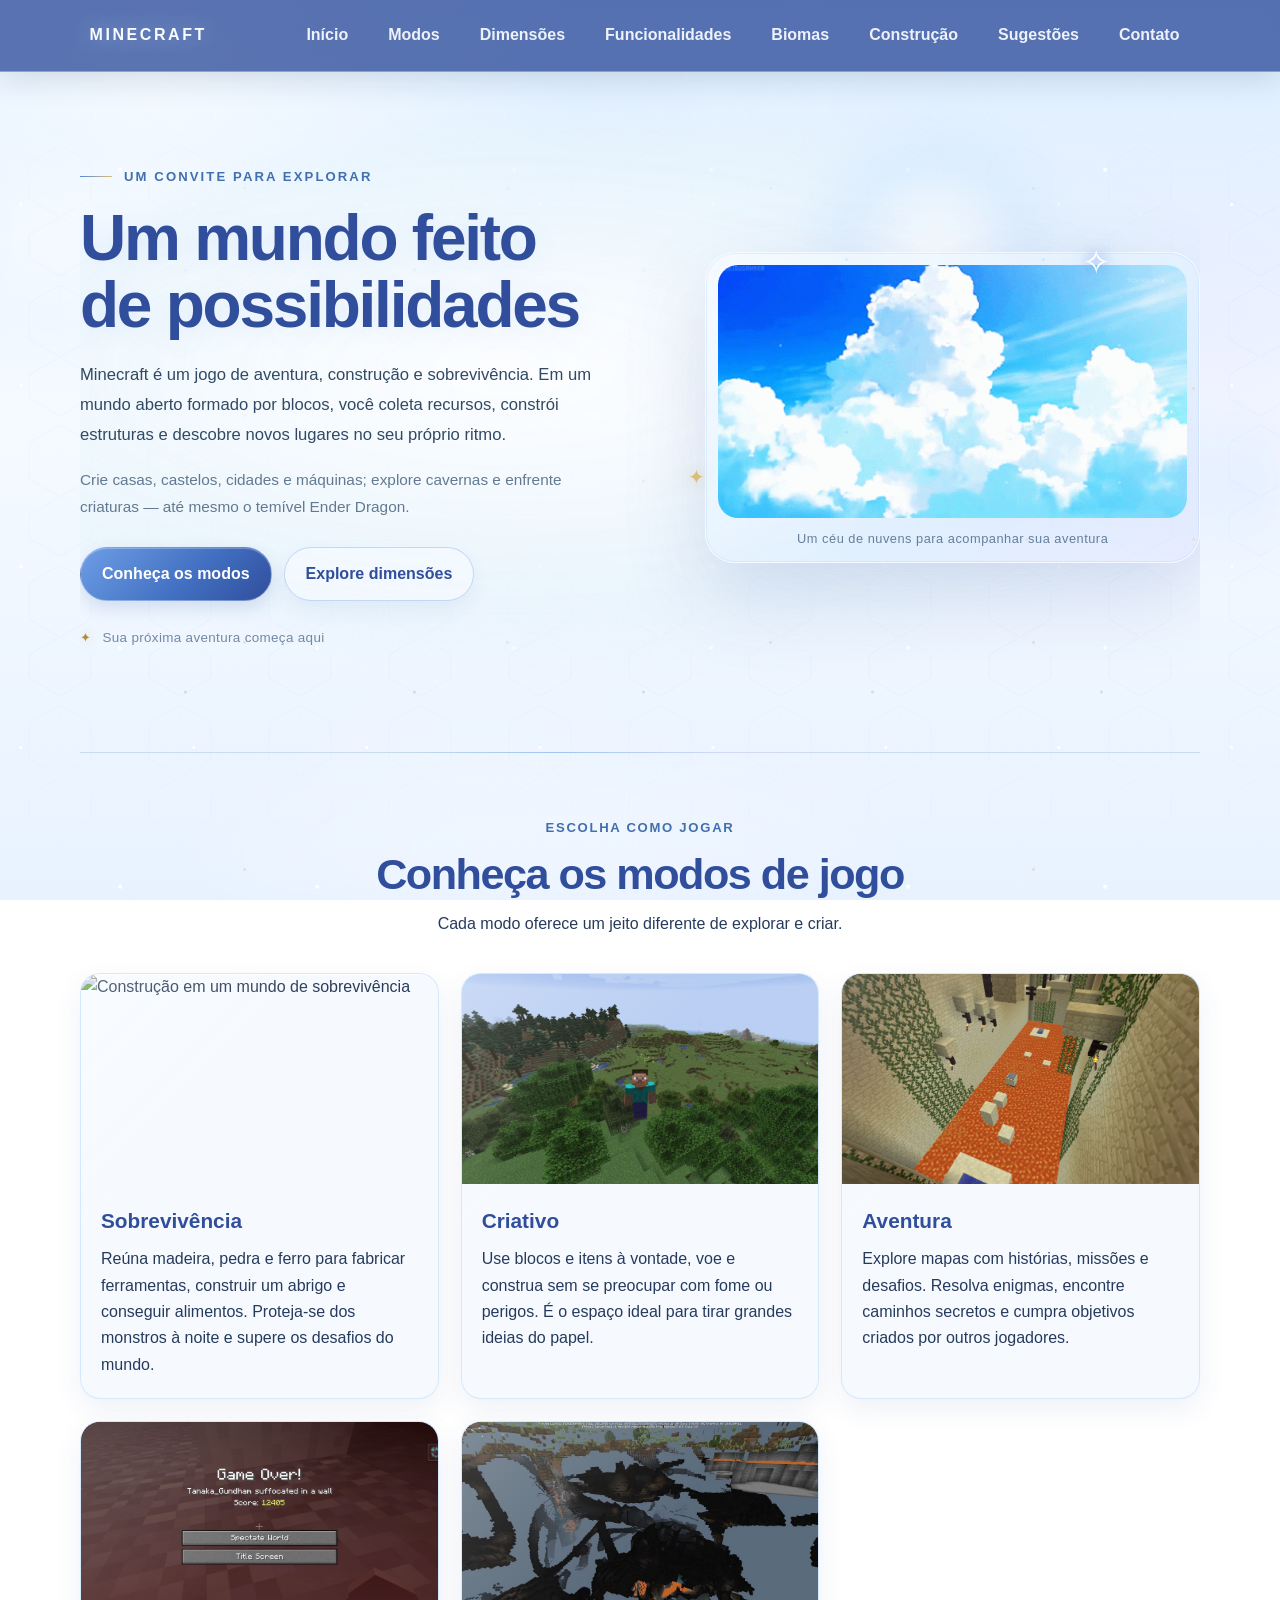
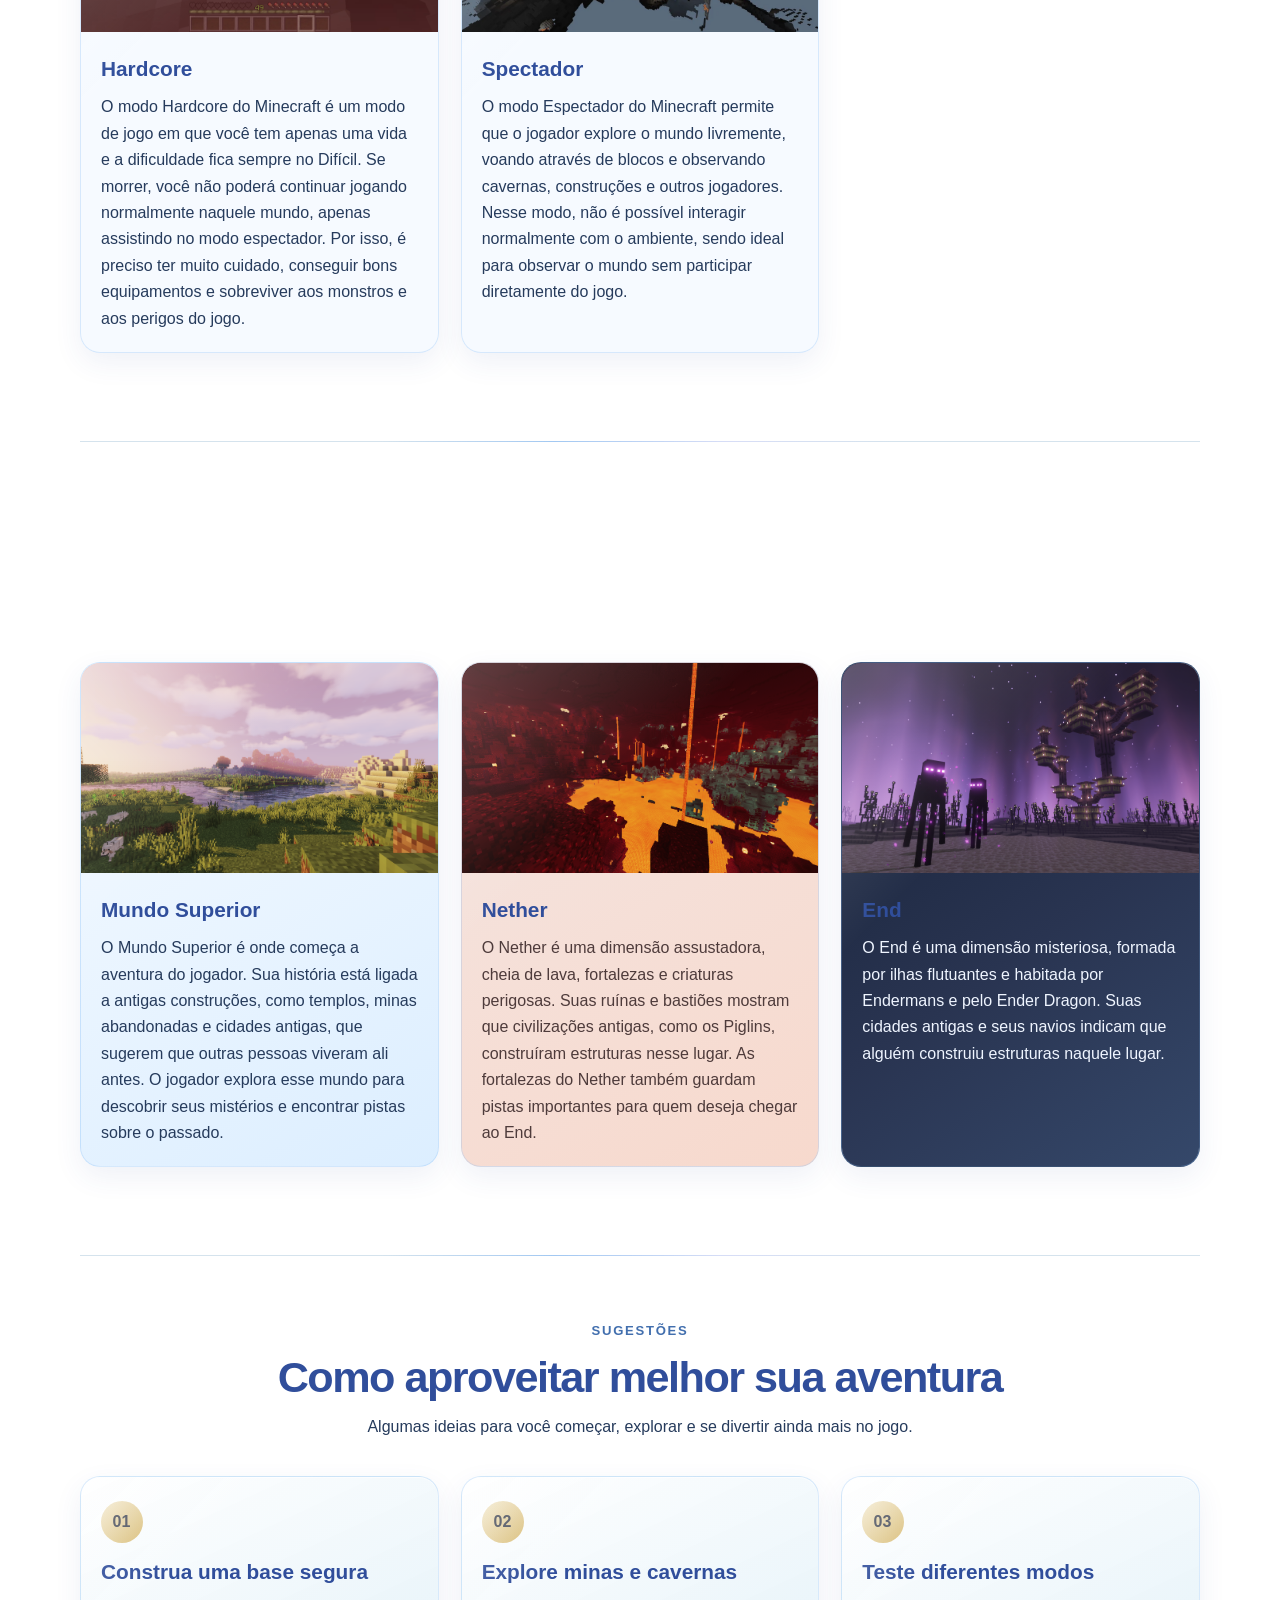
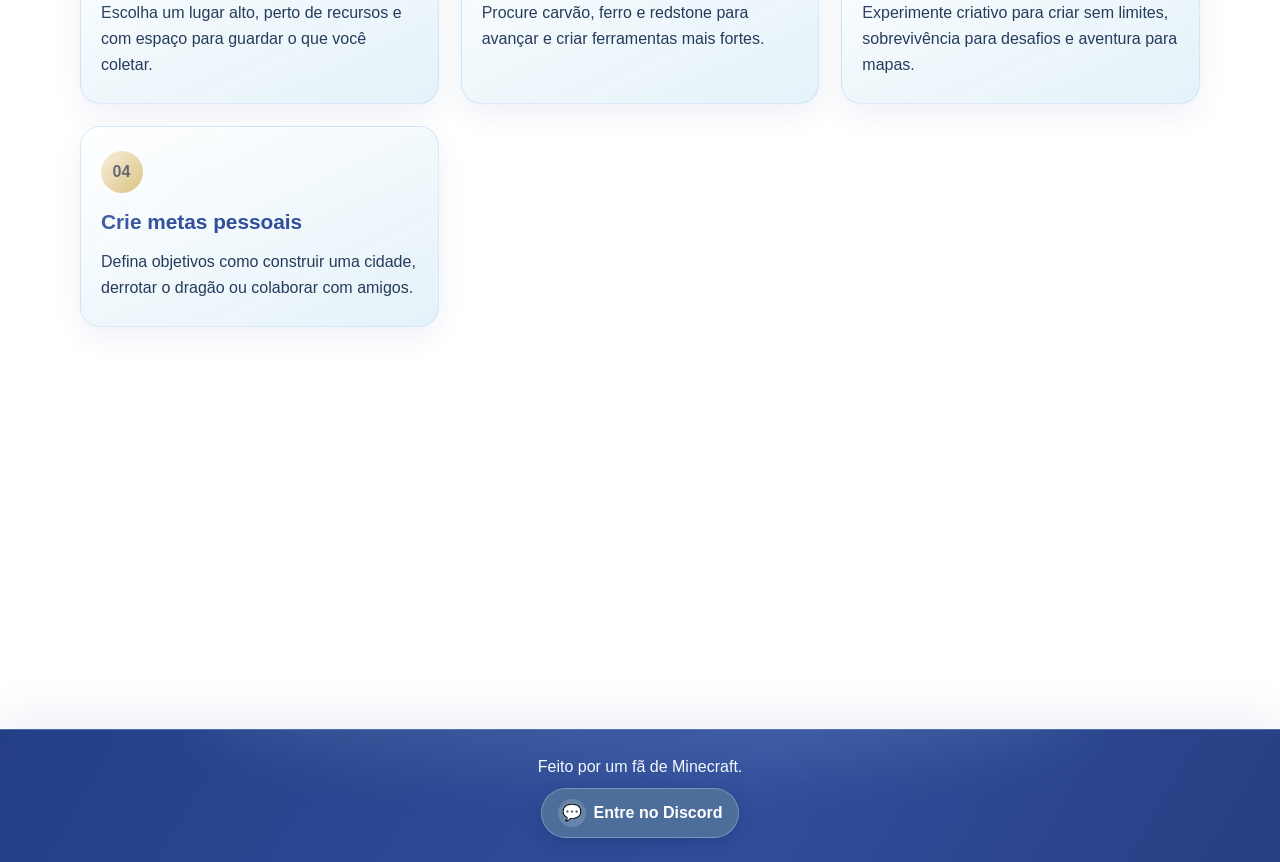
==== commit b83fcfce: "Add files via upload" ====
--- a/index.html
+++ b/index.html
@@ -10,7 +10,8 @@
 <body>
     <header class="topo">
         <p class="marca">MINECRAFT</p>
-        <nav class="menu" aria-label="Navegação principal">
+        <button class="menu-toggle" type="button" aria-expanded="false" aria-controls="navegacao-principal"><span>Menu</span><span class="menu-toggle-icone" aria-hidden="true">☰</span></button>
+        <nav class="menu" id="navegacao-principal" aria-label="Navegação principal">
             <a href="#sobre">Início</a>
             <a href="#modos">Modos</a>
             <a href="#dimensoes">Dimensões</a>
@@ -25,14 +26,22 @@
     <main>
         <section class="apresentacao" id="sobre">
             <div class="texto-apresentacao">
-                <p class="sobretitulo">Explore, construa, imagine</p>
+                <p class="sobretitulo">Um convite para explorar</p>
                 <h1>Um mundo feito de possibilidades</h1>
-                <p>Minecraft é um jogo de aventura, construção e sobrevivência. Em um mundo aberto formado por blocos, você coleta recursos, constrói estruturas e descobre novos lugares no seu próprio ritmo.</p>
-                <p>Crie casas, castelos, cidades e máquinas, explore cavernas e enfrente criaturas — até mesmo o temível Ender Dragon.</p>
-                <a class="botao" href="#modos">Conheça os modos</a>
-                <a class="botao" href="#dimensoes">Conheça dimensões</a>
+                <p class="hero-resumo">Minecraft é um jogo de aventura, construção e sobrevivência. Em um mundo aberto formado por blocos, você coleta recursos, constrói estruturas e descobre novos lugares no seu próprio ritmo.</p>
+                <p class="hero-detalhe">Crie casas, castelos, cidades e máquinas; explore cavernas e enfrente criaturas — até mesmo o temível Ender Dragon.</p>
+                <div class="hero-acoes">
+                    <a class="botao" href="#modos">Conheça os modos</a>
+                    <a class="botao botao-secundario" href="#dimensoes">Explore dimensões</a>
+                </div>
+                <p class="hero-nota"><span aria-hidden="true">✦</span> Sua próxima aventura começa aqui</p>
             </div>
-            <img class="imagem-destaque" src="2013-08-08-minecraft-pc-10-curiosidades.jpg" alt="Paisagem e personagens do universo Minecraft">
+            <figure class="hero-ilustracao">
+                <span class="hero-brilho hero-brilho-um" aria-hidden="true">✧</span>
+                <span class="hero-brilho hero-brilho-dois" aria-hidden="true">✦</span>
+                <img class="imagem-destaque" src="cloud-anime.gif" alt="Animação de um céu azul com nuvens brancas">
+                <figcaption>Um céu de nuvens para acompanhar sua aventura</figcaption>
+            </figure>
         </section>
 
         <section class="modos" id="modos">
@@ -64,7 +73,7 @@
                     </div>
                 </article>
                 <article class="cartao">
-                    <img src="image2.webp" alt="morte no modo hardcore">
+                    <img src="image2.webp" alt="Morte no modo Hardcore">
                     <div class="conteudo-cartao">
                         <h3>Hardcore</h3>
                         <p>O modo Hardcore do Minecraft é um modo de jogo em que você tem apenas uma vida e a dificuldade fica sempre no Difícil. Se morrer, você não poderá continuar jogando normalmente naquele mundo, apenas assistindo no modo espectador. Por isso, é preciso ter muito cuidado, conseguir bons equipamentos e sobreviver aos monstros e aos perigos do jogo.</p>
@@ -162,6 +171,11 @@
                 Entre no Discord
             </a>
         </div>
-    </footer>
+    </footer>
+    <script src="javascript.js" defer></script>
 </body>
 </html>
+
+
+
+
--- a/style.css
+++ b/style.css
@@ -32,6 +32,13 @@
     backdrop-filter: blur(8px);
     color: white;
     border-bottom: 1px solid rgba(255, 255, 255, 0.08);
+    transition: transform .28s ease;
+}
+.topo.topo--oculto {
+    transform: translateY(calc(-100% - 2px));
+}
+@media (prefers-reduced-motion: reduce) {
+    .topo { transition: none; }
 }
 .marca { margin: 0; font-weight: 900; letter-spacing: .12em; }
 .menu {
@@ -139,7 +146,18 @@
 .sorteador-desafio .sobretitulo { margin-bottom: 6px; }
 .sorteador-desafio h3 { margin: 0 0 8px; color: var(--verde-escuro); font-size: 1.4rem; }
 .missao-desafio { margin: 0; font-size: 1.05rem; }
-.dificuldade-desafio { margin: 10px 0 0; color: #56336f; font-weight: 800; }
+.dificuldade-desafio {
+    display: inline-block;
+    margin: 10px 0 0;
+    padding: 5px 12px;
+    border: 1px solid transparent;
+    border-radius: 999px;
+    font-weight: 800;
+}
+.dificuldade-facil { background: #d9efdc; border-color: #91c49a; color: #205d2c; }
+.dificuldade-media { background: #fff0b3; border-color: #e2c451; color: #6d5100; }
+.dificuldade-dificil { background: #f8d5d5; border-color: #db8888; color: #921f1f; }
+.dificuldade-extremamente-dificil { background: #64121a; border-color: #430b11; color: #fff; }
 .sorteador-desafio .botao-calcular { margin: 0; }
 .sugestao {
     padding: 24px 20px;
@@ -377,4 +395,722 @@
     .wiki-grade { grid-template-columns: 1fr; }
     .cartao-link-pagina { min-height: 110px; }
 }
-
+
+
+/* Identidade celeste: céu de inverno, luz difusa e detalhes de constelação */
+:root {
+    color-scheme: light;
+    --verde: #477fa8;
+    --verde-escuro: #183d5b;
+    --verde-claro: #e2f2fa;
+    --fundo: #f1f8fc;
+    --texto: #30475a;
+    --superficie: rgba(255, 255, 255, .88);
+    --destaque: #d7bd78;
+}
+
+body {
+    background:
+        radial-gradient(ellipse at 12% 8%, rgba(255,255,255,.98) 0, rgba(255,255,255,0) 27rem),
+        radial-gradient(ellipse at 94% 34%, rgba(207,229,246,.52) 0, rgba(207,229,246,0) 32rem),
+        linear-gradient(180deg, #edf7fc 0%, #f8fbfd 43%, #edf5fa 100%);
+    color: var(--texto);
+}
+
+.topo {
+    background: rgba(20, 52, 78, .94);
+    box-shadow: 0 8px 30px rgba(23, 60, 88, .14);
+    border-bottom: 1px solid rgba(224, 242, 252, .24);
+}
+.marca { color: #f7fcff; text-shadow: 0 0 18px rgba(177, 220, 247, .48); }
+.menu a[aria-current="page"] { background: rgba(205, 232, 248, .17); color: #dff4ff; }
+
+.apresentacao {
+    position: relative;
+    isolation: isolate;
+    min-height: 510px;
+}
+.apresentacao::before {
+    content: "";
+    position: absolute;
+    z-index: -1;
+    inset: 7% -8vw 12%;
+    border-radius: 48% 52% 44% 56% / 55% 42% 58% 45%;
+    background: radial-gradient(ellipse at 40% 45%, rgba(255,255,255,.96), rgba(229,243,251,.72) 55%, rgba(224,238,249,0) 76%);
+    filter: blur(10px);
+}
+.texto-apresentacao h1, .cabecalho-secao h2, .wiki-apresentacao h1 {
+    color: #214c70;
+    letter-spacing: -.035em;
+}
+.texto-apresentacao h1 { text-wrap: balance; }
+.sobretitulo { color: #5686a7; }
+.imagem-destaque {
+    max-height: 460px;
+    border: 7px solid rgba(255,255,255,.84);
+    border-radius: 42% 42% 18px 18px;
+    box-shadow: 0 24px 65px rgba(53, 103, 139, .2), 0 0 0 1px rgba(170, 206, 228, .48);
+}
+.botao, .botao-pagina, .botao-calcular {
+    border-radius: 999px;
+    background: linear-gradient(135deg, #3979a4, #255a80);
+    box-shadow: 0 8px 20px rgba(38, 91, 128, .18);
+}
+.botao:hover, .botao:focus-visible, .botao-pagina:hover, .botao-calcular:hover {
+    background: linear-gradient(135deg, #285f87, #183d5b);
+    transform: translateY(-2px);
+}
+.modos, .dimensoes, .funcionalidades, .sugestoes, .wiki-conteudo {
+    border-top-color: rgba(135, 176, 202, .35);
+}
+.cabecalho-secao { margin-bottom: 36px; }
+.cabecalho-secao h2 { text-wrap: balance; }
+.cartao, .calculadora-coordenadas, .wiki-verbete, .cartao-link-pagina {
+    border-color: rgba(147, 184, 207, .38);
+    background: var(--superficie);
+    box-shadow: 0 12px 34px rgba(44, 91, 122, .09);
+    backdrop-filter: blur(10px);
+}
+.cartao {
+    border-radius: 20px;
+    transition: transform .24s ease, box-shadow .24s ease, border-color .24s ease;
+}
+.cartao:hover, .wiki-verbete:hover {
+    transform: translateY(-4px);
+    border-color: rgba(103, 159, 194, .58);
+    box-shadow: 0 20px 42px rgba(44, 91, 122, .15);
+}
+.cartao img { filter: saturate(.82) contrast(.97); }
+.conteudo-cartao h3, .wiki-verbete h3, .calculadora-coordenadas h3 { color: #315f80; }
+.cartao-dimensao:first-child { background: linear-gradient(150deg, #e9f7ff, #d5eaf7); }
+.cartao-nether { background: linear-gradient(150deg, #f4e5e1, #f7d9cd); color: #4e3b3b; }
+.cartao-nether h3 { color: #80534f; }
+.cartao-end {
+    background: linear-gradient(145deg, #172238, #293451 55%, #35486a);
+    border-color: #53617b;
+    color: #eff5ff;
+}
+.cartao-end h3 { color: #e2d5a7; }
+.cartao-end img { filter: saturate(.76); }
+.sugestao { background: linear-gradient(155deg, rgba(255,255,255,.96), #e4f2f9); }
+.numero { background: linear-gradient(135deg, #f1e7c9, #d9c68f); color: #4e5360; }
+.wiki-apresentacao {
+    position: relative;
+    border-color: rgba(144, 184, 208, .4);
+    border-radius: 28px;
+    background:
+        radial-gradient(ellipse at 82% 0%, rgba(255,255,255,.94), transparent 45%),
+        linear-gradient(125deg, #dceefa, #f8fcfe 62%, #e7e7f5);
+    box-shadow: 0 18px 46px rgba(51, 99, 130, .1);
+}
+.wiki-pixel {
+    border-color: #5683a1;
+    background: linear-gradient(145deg, #f9fdff, #c9e4f3);
+    box-shadow: inset -12px -12px 0 rgba(113, 164, 194, .32), 0 14px 30px rgba(38, 83, 112, .18);
+}
+.wiki-busca { border-color: #a7c8dc; }
+.wiki-verbete { border-top-color: #7eabc8; }
+.wiki-icone { background: linear-gradient(145deg, #f5fbff, #dceef7); }
+.wiki-categoria { color: #6188a2; }
+.wiki-nota {
+    border: 1px solid rgba(151, 187, 208, .36);
+    background: linear-gradient(120deg, #e5f3fa, #f8fafe 70%, #edeaf5);
+}
+.wiki-nota h2 { color: #315f80; }
+.links-paginas { gap: 20px; }
+.cartao-link-pagina { border-radius: 18px; }
+.cartao-link-pagina strong, .navegacao-paginas > h2 { color: #315f80; }
+.cartao-link-pagina small { color: #687f91; }
+footer {
+    position: relative;
+    overflow: hidden;
+    background: linear-gradient(120deg, #163b58, #204e70 58%, #263e61);
+    color: #f3f9fd;
+}
+footer::before {
+    content: "";
+    position: absolute;
+    inset: -90px 15% auto;
+    height: 130px;
+    border-radius: 50%;
+    background: rgba(202, 229, 244, .1);
+    filter: blur(28px);
+}
+.contato-footer { position: relative; }
+.discord-botao { background: #4d6d9a; }
+.discord-botao:hover { background: #3d587f; }
+:focus-visible { outline-color: #b28c3d; }
+
+@media (max-width: 760px) {
+    .apresentacao { min-height: 0; padding-top: 58px; }
+    .imagem-destaque { border-radius: 28px; }
+}
+@media (max-width: 440px) {
+    .topo { align-items: center; }
+    .menu { justify-content: flex-start; }
+}
+@media (prefers-reduced-motion: reduce) {
+    *, *::before, *::after { scroll-behavior: auto !important; transition-duration: .01ms !important; animation-duration: .01ms !important; }
+}
+
+/* Paleta refinada solicitada */
+:root {
+    --branco-celestial: #F5FAFF;
+    --azul-gelo: #DCEEFF;
+    --azul-claro: #B7D8FF;
+    --azul-celeste: #83B8F5;
+    --azul-principal: #5789DC;
+    --azul-profundo: #304E9B;
+    --lavanda-suave: #D9D8FF;
+    --dourado-delicado: #D9BD78;
+    --verde: var(--azul-principal);
+    --verde-escuro: var(--azul-profundo);
+    --verde-claro: var(--azul-gelo);
+    --fundo: var(--branco-celestial);
+    --texto: #263b5c;
+    --superficie: rgba(245, 250, 255, .9);
+    --destaque: var(--dourado-delicado);
+}
+body {
+    background:
+        radial-gradient(ellipse at 12% 8%, rgba(245,250,255,.98), transparent 27rem),
+        radial-gradient(ellipse at 92% 36%, rgba(217,216,255,.25), transparent 30rem),
+        linear-gradient(180deg, var(--azul-gelo) 0%, var(--branco-celestial) 46%, #e8f2ff 100%);
+    color: var(--texto);
+}
+.topo { background: rgba(48, 78, 155, .96); }
+.texto-apresentacao h1, .cabecalho-secao h2, .wiki-apresentacao h1,
+.conteudo-cartao h3, .wiki-verbete h3, .calculadora-coordenadas h3,
+.wiki-nota h2, .cartao-link-pagina strong, .navegacao-paginas > h2 { color: var(--azul-profundo); }
+.sobretitulo, .wiki-categoria { color: #426fae; }
+.botao, .botao-pagina, .botao-calcular {
+    background: linear-gradient(135deg, var(--azul-principal), var(--azul-profundo));
+}
+.botao:hover, .botao:focus-visible, .botao-pagina:hover, .botao-calcular:hover {
+    background: linear-gradient(135deg, #4778c7, #263f85);
+}
+.numero { background: linear-gradient(135deg, #f4ebd2, var(--dourado-delicado)); }
+.cartao-dimensao:first-child { background: linear-gradient(150deg, var(--branco-celestial), var(--azul-gelo)); }
+.wiki-apresentacao {
+    background: radial-gradient(ellipse at 82% 0%, rgba(245,250,255,.96), transparent 45%),
+        linear-gradient(125deg, var(--azul-gelo), var(--branco-celestial) 62%, var(--lavanda-suave));
+}
+.wiki-pixel { background: linear-gradient(145deg, var(--branco-celestial), var(--azul-claro)); }
+.wiki-icone { background: linear-gradient(145deg, var(--branco-celestial), var(--azul-gelo)); }
+.wiki-nota { background: linear-gradient(120deg, var(--azul-gelo), var(--branco-celestial) 70%, var(--lavanda-suave)); }
+footer { background: linear-gradient(120deg, #263f85, var(--azul-profundo) 58%, #273d78); }
+:focus-visible { outline-color: #9a772f; }
+
+/* Atmosfera celeste em camadas, sem dependências externas */
+body {
+    position: relative;
+    isolation: isolate;
+    background-image:
+        radial-gradient(circle at 12% 13%, rgba(255,255,255,.98) 0 1px, transparent 2px),
+        radial-gradient(circle at 81% 28%, rgba(87,137,220,.22) 0 1px, transparent 2px),
+        radial-gradient(circle at 61% 71%, rgba(255,255,255,.9) 0 1.5px, transparent 2.5px),
+        radial-gradient(circle at 93% 83%, rgba(217,189,120,.36) 0 1px, transparent 2px),
+        radial-gradient(ellipse at 12% 8%, rgba(245,250,255,.98), transparent 27rem),
+        radial-gradient(ellipse at 92% 36%, rgba(217,216,255,.25), transparent 30rem),
+        linear-gradient(180deg, var(--azul-gelo) 0%, var(--branco-celestial) 46%, #e8f2ff 100%);
+    background-size: 173px 181px, 229px 211px, 197px 239px, 263px 227px, auto, auto, auto;
+    background-attachment: fixed;
+}
+body::before, body::after {
+    content: "";
+    position: fixed;
+    z-index: -1;
+    inset: 0;
+    pointer-events: none;
+}
+/* Véus de nuvens e reflexo de luz */
+body::before {
+    opacity: .52;
+    background:
+        radial-gradient(ellipse 32rem 9rem at 4% 26%, rgba(255,255,255,.68), transparent 72%),
+        radial-gradient(ellipse 28rem 8rem at 97% 54%, rgba(183,216,255,.38), transparent 74%),
+        radial-gradient(ellipse 35rem 10rem at 44% 94%, rgba(255,255,255,.56), transparent 72%),
+        linear-gradient(115deg, transparent 31%, rgba(255,255,255,.18) 48%, transparent 63%);
+    filter: blur(16px);
+}
+/* Facetas geométricas sutis evocando cristais de gelo */
+body::after {
+    opacity: .15;
+    background-image: url("data:image/svg+xml,%3Csvg xmlns='http://www.w3.org/2000/svg' width='120' height='140' viewBox='0 0 120 140'%3E%3Cpath d='M60 5 91 23v36L60 77 29 59V23zM60 77l31 18v23l-31 18-31-18V95z' fill='none' stroke='%235789DC' stroke-opacity='.3' stroke-width='1'/%3E%3Cpath d='m60 5 0 72m31-54L60 77 29 23m62 72L60 77 29 118' fill='none' stroke='%23F5FAFF' stroke-opacity='.8' stroke-width='1'/%3E%3C/svg%3E");
+    background-size: 120px 140px;
+    mask-image: linear-gradient(180deg, transparent 4%, #000 28%, #000 74%, transparent 100%);
+}
+main { position: relative; }
+.apresentacao, .wiki-apresentacao {
+    isolation: isolate;
+    overflow: hidden;
+}
+.apresentacao::after, .wiki-apresentacao::after {
+    content: "";
+    position: absolute;
+    z-index: -1;
+    width: 19rem;
+    aspect-ratio: 1;
+    right: 10%;
+    top: 4%;
+    border-radius: 50%;
+    background: radial-gradient(circle, rgba(255,255,255,.78), rgba(183,216,255,.2) 42%, transparent 70%);
+    filter: blur(8px);
+    pointer-events: none;
+}
+.apresentacao::before { opacity: .78; }
+.imagem-destaque { position: relative; }
+.imagem-destaque:hover { box-shadow: 0 28px 72px rgba(53,103,139,.24), 0 0 32px rgba(131,184,245,.3); }
+.modos, .dimensoes, .funcionalidades, .sugestoes, .wiki-conteudo {
+    position: relative;
+}
+.modos::before, .dimensoes::before, .funcionalidades::before, .sugestoes::before, .wiki-conteudo::before {
+    content: "";
+    position: absolute;
+    top: -1px;
+    left: 50%;
+    width: min(48vw, 520px);
+    height: 1px;
+    transform: translateX(-50%);
+    background: linear-gradient(90deg, transparent, rgba(131,184,245,.62), rgba(217,216,255,.52), transparent);
+    pointer-events: none;
+}
+.cartao, .wiki-verbete, .calculadora-coordenadas, .cartao-link-pagina {
+    position: relative;
+}
+.cartao::after, .wiki-verbete::after, .calculadora-coordenadas::after, .cartao-link-pagina::after {
+    content: "";
+    position: absolute;
+    inset: 0;
+    border-radius: inherit;
+    pointer-events: none;
+    background: linear-gradient(135deg, rgba(255,255,255,.42), transparent 34%);
+    opacity: .55;
+}
+.cartao-link-pagina:hover, .cartao-link-pagina:focus-visible {
+    border-color: rgba(87,137,220,.52);
+    box-shadow: 0 16px 36px rgba(48,78,155,.16), 0 0 22px rgba(183,216,255,.26);
+}
+.wiki-pixel { position: relative; }
+.wiki-pixel::after {
+    content: "✧";
+    position: absolute;
+    top: -1.1rem;
+    right: -1rem;
+    color: var(--dourado-delicado);
+    font-size: 2rem;
+    text-shadow: 0 0 16px rgba(217,189,120,.64);
+}
+footer { box-shadow: 0 -14px 42px rgba(48,78,155,.08); }
+@media (max-width: 760px) {
+    body { background-attachment: scroll; }
+    body::after { background-size: 90px 105px; opacity: .1; }
+}
+@media (prefers-reduced-motion: no-preference) {
+    .imagem-destaque, .cartao, .wiki-verbete, .cartao-link-pagina, .botao, .botao-calcular {
+        transition: transform .24s ease, box-shadow .24s ease, border-color .24s ease, background-color .24s ease;
+    }
+}
+
+/* A prancha existente da personagem ocupa o destaque principal sem cortes */
+.apresentacao .imagem-destaque {
+    max-height: 520px;
+    aspect-ratio: 498 / 269;
+    object-fit: cover;
+    padding: 5px;
+    border: 1px solid rgba(131,184,245,.35);
+    border-radius: 26px;
+    background: linear-gradient(145deg, rgba(245,250,255,.98), rgba(220,238,255,.92) 62%, rgba(217,216,255,.64));
+    box-shadow: 0 24px 70px rgba(48,78,155,.2), 0 0 36px rgba(183,216,255,.4);
+}
+@media (max-width: 760px) {
+    .apresentacao .imagem-destaque {
+        max-height: none;
+        aspect-ratio: 1.15 / 1;
+        border-radius: 22px;
+    }
+}
+
+/* Hero editorial: conteúdo Minecraft em primeiro plano, personagem como companhia visual */
+.apresentacao {
+    min-height: min(680px, calc(100svh - 72px));
+    grid-template-columns: minmax(0, 1.04fr) minmax(360px, .96fr);
+    gap: clamp(38px, 7vw, 92px);
+    padding: clamp(58px, 8vh, 92px) 0 clamp(66px, 9vh, 104px);
+}
+.texto-apresentacao { max-width: 620px; }
+.texto-apresentacao .sobretitulo {
+    display: flex;
+    align-items: center;
+    gap: 12px;
+    margin-bottom: 18px;
+    letter-spacing: .16em;
+}
+.texto-apresentacao .sobretitulo::before {
+    content: "";
+    width: 32px;
+    height: 1px;
+    background: linear-gradient(90deg, var(--azul-principal), var(--dourado-delicado));
+}
+.texto-apresentacao h1 {
+    max-width: 590px;
+    margin-bottom: 22px;
+    font-size: clamp(2.7rem, 5vw, 4.3rem);
+    line-height: 1.04;
+    text-wrap: balance;
+    text-shadow: 0 4px 24px rgba(87,137,220,.1);
+}
+.texto-apresentacao .hero-resumo {
+    max-width: 550px;
+    color: #314964;
+    font-size: clamp(1.02rem, 1.3vw, 1.13rem);
+    line-height: 1.8;
+}
+.texto-apresentacao .hero-detalhe {
+    max-width: 520px;
+    margin: 14px 0 0;
+    color: #627991;
+    font-size: .96rem;
+    line-height: 1.75;
+}
+.hero-acoes { display: flex; flex-wrap: wrap; gap: 12px; margin-top: 26px; }
+.hero-acoes .botao { margin: 0; padding: 13px 21px; }
+.hero-acoes .botao-secundario {
+    border: 1px solid rgba(87,137,220,.3);
+    background: rgba(245,250,255,.74);
+    color: var(--azul-profundo);
+    box-shadow: 0 8px 20px rgba(48,78,155,.07);
+}
+.hero-acoes .botao-secundario:hover { background: #fff; }
+.hero-nota { margin: 26px 0 0; color: #7189a3; font-size: .84rem; letter-spacing: .025em; }
+.hero-nota span { margin-right: 7px; color: #b28c3d; text-shadow: 0 0 12px rgba(217,189,120,.7); }
+.hero-ilustracao {
+    position: relative;
+    width: 100%;
+    max-width: 540px;
+    justify-self: end;
+    margin: 0;
+    padding: 12px;
+    border: 1px solid rgba(245,250,255,.9);
+    border-radius: 30px;
+    background: linear-gradient(145deg, rgba(245,250,255,.88), rgba(220,238,255,.62) 62%, rgba(217,216,255,.32));
+    box-shadow: 0 30px 82px rgba(48,78,155,.17), inset 0 0 0 1px rgba(131,184,245,.18);
+}
+.hero-ilustracao::before {
+    content: "";
+    position: absolute;
+    inset: -18px;
+    z-index: -1;
+    border-radius: 36px;
+    background: radial-gradient(ellipse, rgba(183,216,255,.5), rgba(217,216,255,.16) 50%, transparent 73%);
+    filter: blur(18px);
+}
+.hero-ilustracao .imagem-destaque {
+    display: block;
+    width: 100%;
+    max-height: 440px;
+    aspect-ratio: 498 / 269;
+    object-fit: cover;
+    padding: 0;
+    border: 0;
+    border-radius: 20px;
+    background: rgba(245,250,255,.74);
+    box-shadow: none;
+}
+.hero-ilustracao figcaption {
+    padding: 10px 8px 1px;
+    color: #657e9a;
+    font-size: .8rem;
+    text-align: center;
+    letter-spacing: .04em;
+}
+.hero-brilho { position: absolute; z-index: 1; pointer-events: none; color: #fff; text-shadow: 0 0 14px #5789dc, 0 0 28px rgba(87,137,220,.7); }
+.hero-brilho-um { top: -18px; right: 18%; font-size: 2.1rem; }
+.hero-brilho-dois { bottom: 22%; left: -18px; color: var(--dourado-delicado); font-size: 1.25rem; text-shadow: 0 0 16px rgba(217,189,120,.8); }
+@media (max-width: 900px) {
+    .apresentacao { grid-template-columns: minmax(0, 1fr) minmax(300px, .88fr); gap: 32px; }
+    .texto-apresentacao h1 { font-size: clamp(2.5rem, 6vw, 3.5rem); }
+}
+@media (max-width: 760px) {
+    .apresentacao { min-height: 0; gap: 34px; padding: 54px 0 68px; }
+    .texto-apresentacao { max-width: 650px; }
+    .hero-ilustracao { justify-self: center; max-width: 540px; }
+    .hero-ilustracao .imagem-destaque { max-height: none; aspect-ratio: 498 / 269; }
+}
+@media (max-width: 440px) {
+    .texto-apresentacao h1 { font-size: clamp(2.35rem, 11vw, 3.1rem); }
+    .hero-acoes { align-items: stretch; }
+    .hero-acoes .botao { flex: 1 1 100%; text-align: center; }
+    .hero-ilustracao { padding: 8px; border-radius: 22px; }
+    .hero-ilustracao .imagem-destaque { border-radius: 15px; }
+}
+
+/* Acabamento compartilhado dos componentes */
+:root { --fonte-interface: "Segoe UI", "Trebuchet MS", Arial, sans-serif; --fonte-titulo: "Trebuchet MS", "Segoe UI", Arial, sans-serif; }
+body { font-family: var(--fonte-interface); }
+h1, h2, h3, .marca { font-family: var(--fonte-titulo); }
+.topo {
+    background: rgba(48,78,155,.78);
+    border-bottom: 1px solid rgba(220,238,255,.38);
+    backdrop-filter: blur(18px) saturate(135%);
+    -webkit-backdrop-filter: blur(18px) saturate(135%);
+}
+.marca { letter-spacing: .16em; text-shadow: 0 0 20px rgba(183,216,255,.48); }
+.menu a {
+    border: 1px solid transparent;
+    color: rgba(245,250,255,.94);
+    transition: color .2s ease, background .2s ease, border-color .2s ease, transform .2s ease;
+}
+.menu a:hover, .menu a:focus-visible, .menu a[aria-current="page"] {
+    border-color: rgba(183,216,255,.28);
+    background: rgba(220,238,255,.14);
+    color: #fff;
+}
+.menu-toggle { display: none; }
+.botao, .botao-pagina, .botao-calcular {
+    min-height: 46px;
+    border: 1px solid rgba(245,250,255,.28);
+    background: linear-gradient(135deg, #6d9ee6, #426fc1 58%, #304e9b);
+    box-shadow: 0 7px 18px rgba(48,78,155,.16), inset 0 1px rgba(255,255,255,.25);
+    transition: transform .2s ease, box-shadow .2s ease, filter .2s ease;
+}
+.botao:hover, .botao-pagina:hover, .botao-calcular:hover {
+    filter: brightness(1.04);
+    box-shadow: 0 10px 24px rgba(48,78,155,.22), inset 0 1px rgba(255,255,255,.32);
+}
+.botao:active, .botao-pagina:active, .botao-calcular:active { transform: translateY(0); }
+.cartao, .wiki-verbete, .calculadora-coordenadas, .cartao-link-pagina {
+    border: 1px solid rgba(131,184,245,.27);
+    box-shadow: 0 10px 28px rgba(48,78,155,.08), inset 0 1px rgba(255,255,255,.7);
+}
+.cartao:hover, .wiki-verbete:hover { transform: translateY(-3px); }
+footer {
+    border-top: 1px solid rgba(183,216,255,.28);
+    background: linear-gradient(120deg, #243f86, #304e9b 58%, #273f83);
+}
+.discord-botao { border: 1px solid rgba(245,250,255,.28); box-shadow: 0 6px 18px rgba(14,29,75,.2); }
+:where(a, button, input):focus-visible { outline: 3px solid #d9bd78; outline-offset: 3px; }
+@media (max-width: 760px) {
+    .topo {
+        display: grid;
+        grid-template-columns: 1fr auto;
+        gap: 6px 12px;
+        align-items: center;
+        padding: 12px clamp(18px, 5vw, 28px);
+    }
+    .marca { align-self: center; }
+    .menu-toggle {
+        display: inline-flex;
+        min-width: 82px;
+        min-height: 42px;
+        align-items: center;
+        justify-content: center;
+        gap: 9px;
+        border: 1px solid rgba(220,238,255,.35);
+        border-radius: 999px;
+        background: rgba(220,238,255,.13);
+        color: #f5faff;
+        font: 700 .9rem var(--fonte-interface);
+        cursor: pointer;
+    }
+    .menu-toggle:hover { background: rgba(220,238,255,.22); }
+    .menu-toggle-icone { font-size: 1.2rem; line-height: 1; }
+    .topo .menu {
+        display: none;
+        grid-column: 1 / -1;
+        justify-content: stretch;
+        gap: 5px;
+        padding-top: 8px;
+        border-top: 1px solid rgba(220,238,255,.2);
+    }
+    .topo.menu-aberto .menu { display: grid; grid-template-columns: repeat(2, minmax(0, 1fr)); }
+    .topo .menu a { padding: 10px 12px; text-align: center; }
+}
+@media (max-width: 380px) {
+    .topo.menu-aberto .menu { grid-template-columns: 1fr; }
+}
+
+/* Movimento atmosférico lento e efeitos acionados por interação */
+@keyframes deriva-nuvens {
+    0%, 100% { transform: translate3d(-1.2%, 0, 0) scale(1); }
+    50% { transform: translate3d(1.2%, -1%, 0) scale(1.025); }
+}
+@keyframes cintilar-estrela {
+    0%, 100% { opacity: .58; transform: scale(.92) rotate(-7deg); }
+    50% { opacity: 1; transform: scale(1.08) rotate(7deg); }
+}
+body::before { animation: deriva-nuvens 54s ease-in-out infinite; }
+.hero-brilho-um { animation: cintilar-estrela 5.5s ease-in-out infinite; }
+.hero-brilho-dois { animation: cintilar-estrela 7s ease-in-out infinite reverse; }
+.botao:not(.botao-secundario):hover, .botao-calcular:hover, .botao-pagina:hover {
+    box-shadow: 0 10px 24px rgba(48,78,155,.2), 0 0 18px rgba(183,216,255,.26), inset 0 1px rgba(255,255,255,.32);
+}
+.revelar-ao-rolar {
+    opacity: 0;
+    transform: translateY(16px);
+    transition: opacity .65s ease var(--atraso-revelacao, 0ms), transform .65s cubic-bezier(.2,.7,.2,1) var(--atraso-revelacao, 0ms);
+}
+.revelar-ao-rolar.revelado { opacity: 1; transform: translateY(0); }
+@media (max-width: 760px) {
+    body::before { animation-duration: 70s; }
+}
+@media (prefers-reduced-motion: reduce) {
+    body::before, .hero-brilho-um, .hero-brilho-dois { animation: none !important; }
+    .revelar-ao-rolar, .revelar-ao-rolar.revelado { opacity: 1; transform: none; transition: none; }
+    .cartao, .wiki-verbete, .botao, .botao-calcular, .botao-pagina { transition: none !important; }
+}
+.hero-ilustracao::after {
+    content: "";
+    position: absolute;
+    inset: 0;
+    border-radius: inherit;
+    pointer-events: none;
+    opacity: .28;
+    background-image:
+        radial-gradient(circle, rgba(255,255,255,.95) 0 1px, transparent 1.8px),
+        radial-gradient(circle, rgba(217,189,120,.9) 0 1px, transparent 1.8px),
+        radial-gradient(circle, rgba(131,184,245,.8) 0 1px, transparent 1.8px);
+    background-size: 113px 137px, 167px 151px, 197px 173px;
+    background-position: 18px 24px, 70px 60px, 42px 93px;
+    animation: pontos-celestes 34s ease-in-out infinite alternate;
+}
+@keyframes pontos-celestes {
+    from { background-position: 18px 24px, 70px 60px, 42px 93px; }
+    to { background-position: 24px 19px, 64px 66px, 48px 87px; }
+}
+@media (prefers-reduced-motion: reduce) {
+    .hero-ilustracao::after { animation: none !important; }
+}
+
+/* Ajustes finais para evitar overflow e dar ritmo específico a tablet e mobile */
+html { overflow-x: clip; }
+img, svg, video { max-width: 100%; }
+main, .topo, .wiki-apresentacao, .calculadoras-coordenadas, .sorteador-desafio { min-width: 0; }
+.grade-modos, .grade-dimensoes, .grade-sugestoes, .wiki-grade, .calculadoras-coordenadas { min-width: 0; }
+@media (min-width: 761px) and (max-width: 980px) {
+    .grade-modos, .grade-dimensoes, .grade-sugestoes { grid-template-columns: repeat(2, minmax(0, 1fr)); }
+    .topo { padding-inline: 24px; gap: 10px; }
+    .menu { gap: 4px; }
+    .menu a { padding-inline: 8px; font-size: .92rem; }
+}
+@media (max-width: 600px) {
+    main { width: min(100% - 32px, 1120px); }
+    .wiki-apresentacao { display: block; padding: 26px 22px; }
+    .wiki-pixel { display: none; }
+    .calculadora-coordenadas, .sorteador-desafio { padding: 20px; }
+    .cartao img { height: clamp(190px, 62vw, 260px); }
+}
+@media (max-width: 360px) {
+    main { width: calc(100% - 28px); }
+    .topo { padding-inline: 14px; }
+    .marca { font-size: .88rem; }
+    .menu-toggle { min-width: 74px; }
+    .wiki-apresentacao { padding: 22px 18px; }
+    .botao, .botao-pagina, .botao-calcular { padding-inline: 14px; }
+}
+
+/* Atlas de biomas: apontamentos de viagem em cartões celestes */
+.biomas-conteudo { padding-top: 54px; }
+.biomas-grade { align-items: stretch; }
+.bioma-card {
+    display: flex;
+    min-height: 100%;
+    flex-direction: column;
+    padding: 22px;
+    overflow: hidden;
+    background: linear-gradient(155deg, rgba(255,255,255,.96), rgba(220,238,255,.66) 82%, rgba(217,216,255,.34));
+}
+.bioma-card:nth-child(3n + 2) { background: linear-gradient(155deg, rgba(255,255,255,.97), rgba(245,250,255,.85) 68%, rgba(183,216,255,.32)); }
+.bioma-card:nth-child(3n) { background: linear-gradient(155deg, rgba(255,255,255,.96), rgba(217,216,255,.35) 100%); }
+.bioma-card .wiki-icone {
+    width: 50px;
+    height: 50px;
+    border: 1px solid rgba(131,184,245,.3);
+    border-radius: 16px;
+    box-shadow: 0 5px 15px rgba(48,78,155,.08);
+}
+.bioma-card .wiki-categoria { margin-top: 16px; }
+.bioma-card h3 { margin-bottom: 10px; }
+.bioma-tracos {
+    display: grid;
+    gap: 9px;
+    margin-top: auto;
+    padding-top: 17px;
+}
+.bioma-tracos span {
+    display: block;
+    padding: 9px 11px;
+    border: 1px solid rgba(131,184,245,.22);
+    border-radius: 12px;
+    background: rgba(245,250,255,.72);
+    color: #4d6681;
+    font-size: .88rem;
+    line-height: 1.55;
+}
+.bioma-tracos b { color: #304e9b; }
+.bioma-itinerario {
+    margin-top: 12px;
+    padding: clamp(24px, 4vw, 38px);
+    border-color: rgba(131,184,245,.3);
+    background: radial-gradient(ellipse at 100% 0%, rgba(217,216,255,.42), transparent 42%), linear-gradient(130deg, rgba(220,238,255,.8), rgba(245,250,255,.97) 58%, rgba(183,216,255,.45));
+}
+.bioma-itinerario-intro { max-width: 680px; margin-bottom: 24px; }
+.bioma-itinerario-intro h2 { margin: 0 0 9px; color: #304e9b; font-size: clamp(1.55rem, 3.4vw, 2.15rem); }
+.bioma-itinerario-intro > p:last-child { margin: 0; color: #526c87; }
+.bioma-passos { display: grid; grid-template-columns: repeat(3,minmax(0,1fr)); gap: 14px; }
+.bioma-passos article { padding: 18px; border: 1px solid rgba(131,184,245,.26); border-radius: 16px; background: rgba(255,255,255,.76); }
+.bioma-passos article > span { color: #a1843f; font-size: .78rem; font-weight: 900; letter-spacing: .14em; }
+.bioma-passos h3 { margin: 7px 0 5px; color: #304e9b; font-size: 1.08rem; }
+.bioma-passos p { margin: 0; color: #536b84; font-size: .92rem; }
+@media (max-width: 760px) {
+    .bioma-passos { grid-template-columns: 1fr; }
+    .bioma-card { padding: 19px; }
+}
+
+/* Tipografia e identidade final do atlas de biomas */
+.pagina-biomas {
+    --cor-biomas: #36765b;
+    --cor-biomas-escura: #214b3c;
+}
+.pagina-biomas .wiki-apresentacao {
+    border-color: rgba(91, 153, 117, .28);
+    background: radial-gradient(ellipse at 88% 20%, rgba(255,255,255,.9), transparent 34%), linear-gradient(120deg, #e4f1dc, #edf5e9 56%, #d9ebde);
+}
+.pagina-biomas .wiki-apresentacao h1,
+.pagina-biomas .bioma-itinerario-intro h2 { color: var(--cor-biomas-escura); }
+.pagina-biomas .wiki-apresentacao .sobretitulo,
+.pagina-biomas .bioma-card .wiki-categoria { color: var(--cor-biomas); }
+.pagina-biomas .bioma-card {
+    min-width: 0;
+    height: 100%;
+    overflow-wrap: anywhere;
+    background: linear-gradient(155deg, #fffef9, #f0f5e9 78%, #e2efdf);
+    border-color: rgba(91, 153, 117, .26);
+}
+.pagina-biomas .bioma-card:nth-child(3n + 2) { background: linear-gradient(155deg, #fffef9, #f5f3e6 78%, #e8edda); }
+.pagina-biomas .bioma-card:nth-child(3n) { background: linear-gradient(155deg, #fffef9, #eaf3eb 78%, #deeee7); }
+.pagina-biomas .bioma-card .wiki-icone {
+    flex: 0 0 50px;
+    background: #e0efdf;
+    font-family: "Segoe UI Emoji", "Apple Color Emoji", sans-serif;
+}
+.pagina-biomas .bioma-card h3 {
+    margin: 0 0 10px;
+    color: var(--cor-biomas-escura);
+    font-size: clamp(1.15rem, 1.6vw, 1.35rem);
+    line-height: 1.3;
+    letter-spacing: -.015em;
+    overflow-wrap: anywhere;
+}
+.pagina-biomas .bioma-card > p:not(.wiki-categoria) {
+    margin: 0;
+    line-height: 1.7;
+    color: #3d4b42;
+}
+.pagina-biomas .bioma-tracos span { color: #43594a; border-color: rgba(91,153,117,.22); }
+.pagina-biomas .bioma-tracos b { color: var(--cor-biomas-escura); }
+.pagina-biomas .bioma-itinerario { border-color: rgba(91,153,117,.3); }
+.pagina-biomas .bioma-passos article { min-width: 0; overflow-wrap: anywhere; }
+@media (min-width: 761px) and (max-width: 980px) {
+    .pagina-biomas .biomas-grade { grid-template-columns: repeat(2, minmax(0, 1fr)); }
+}
